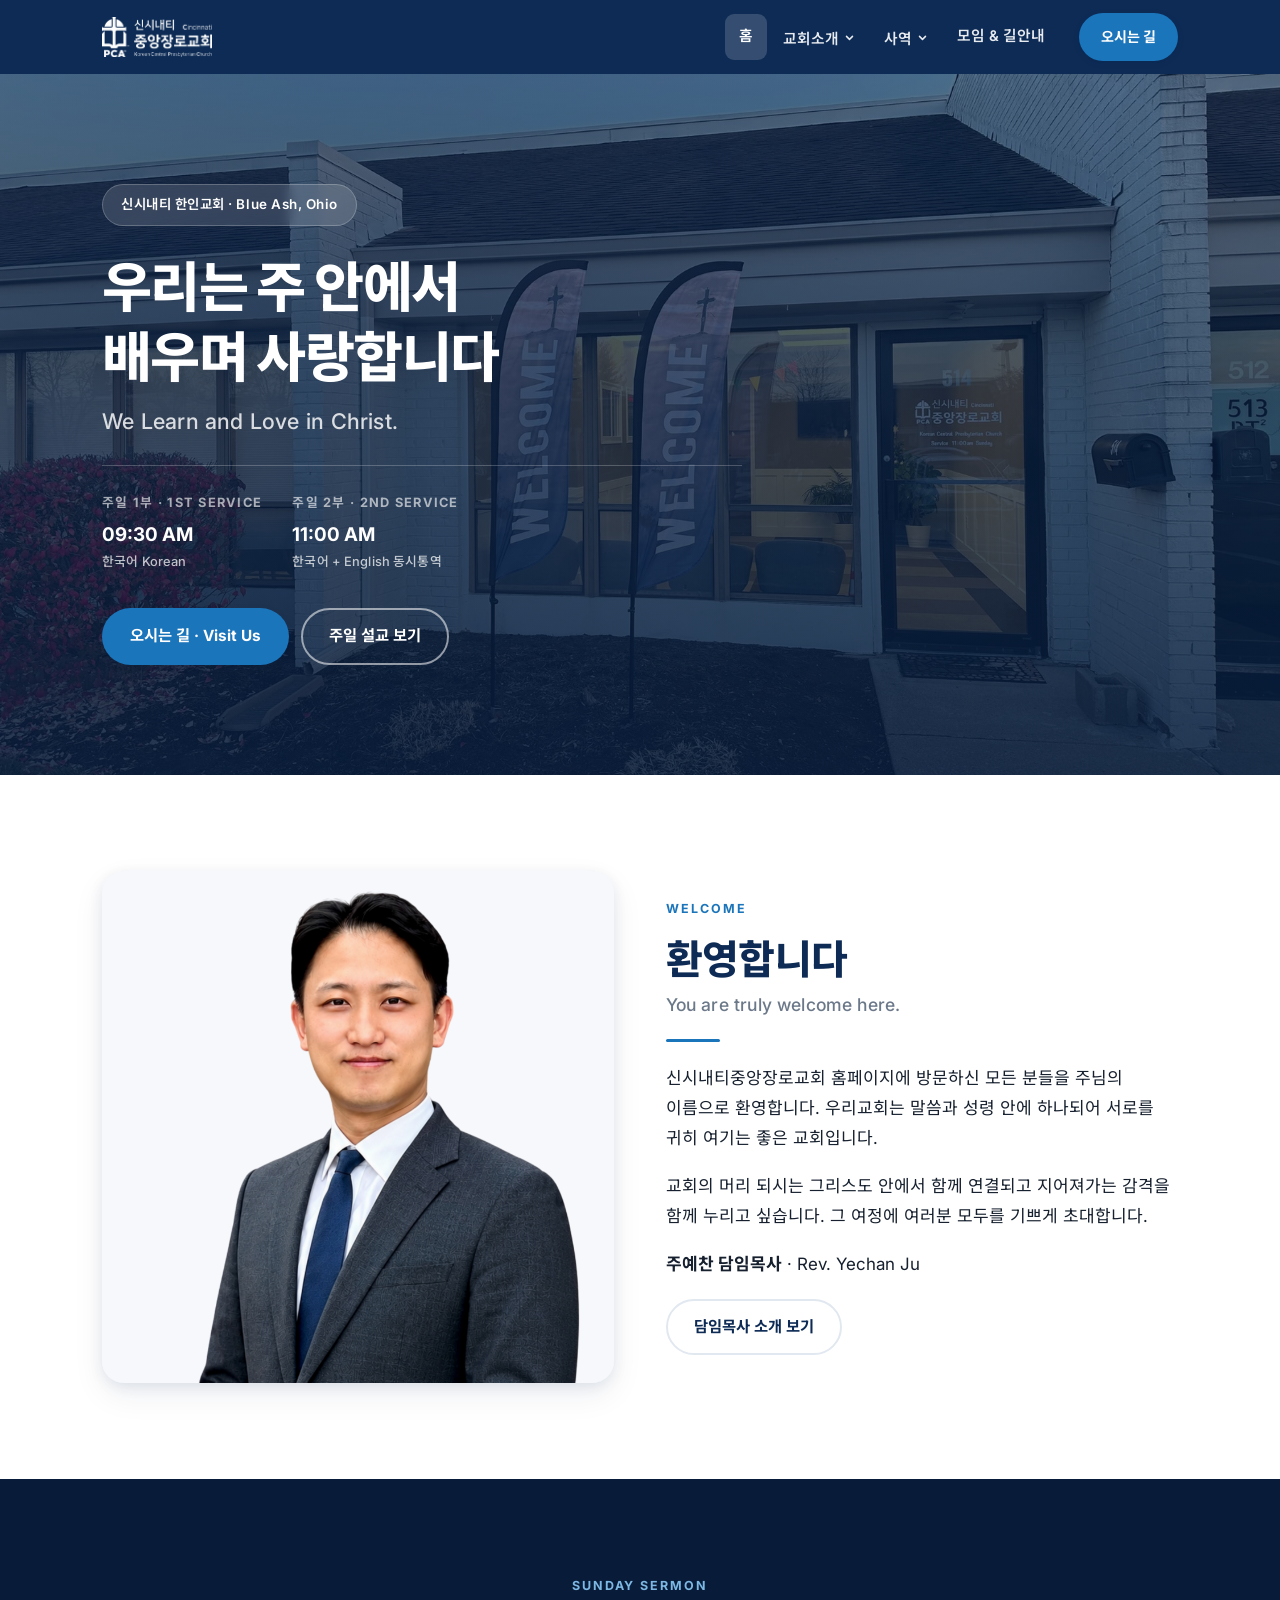
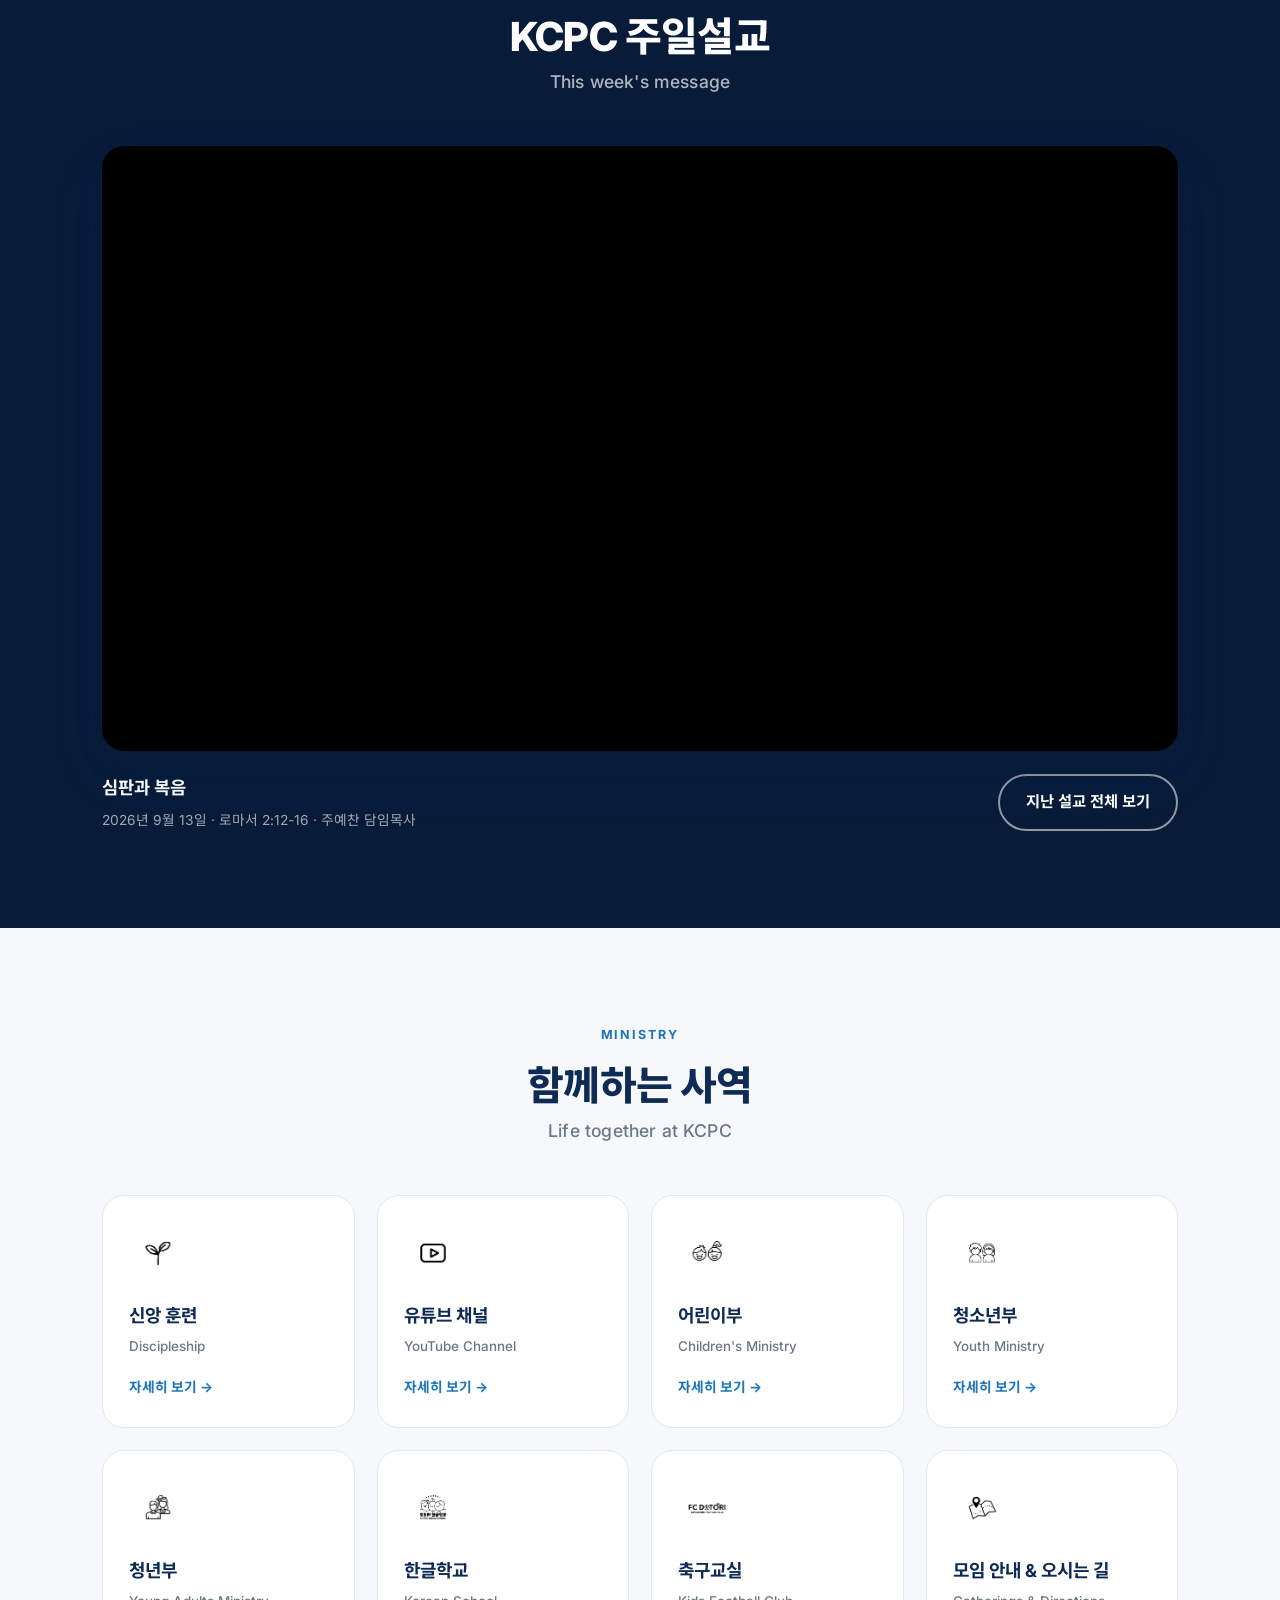
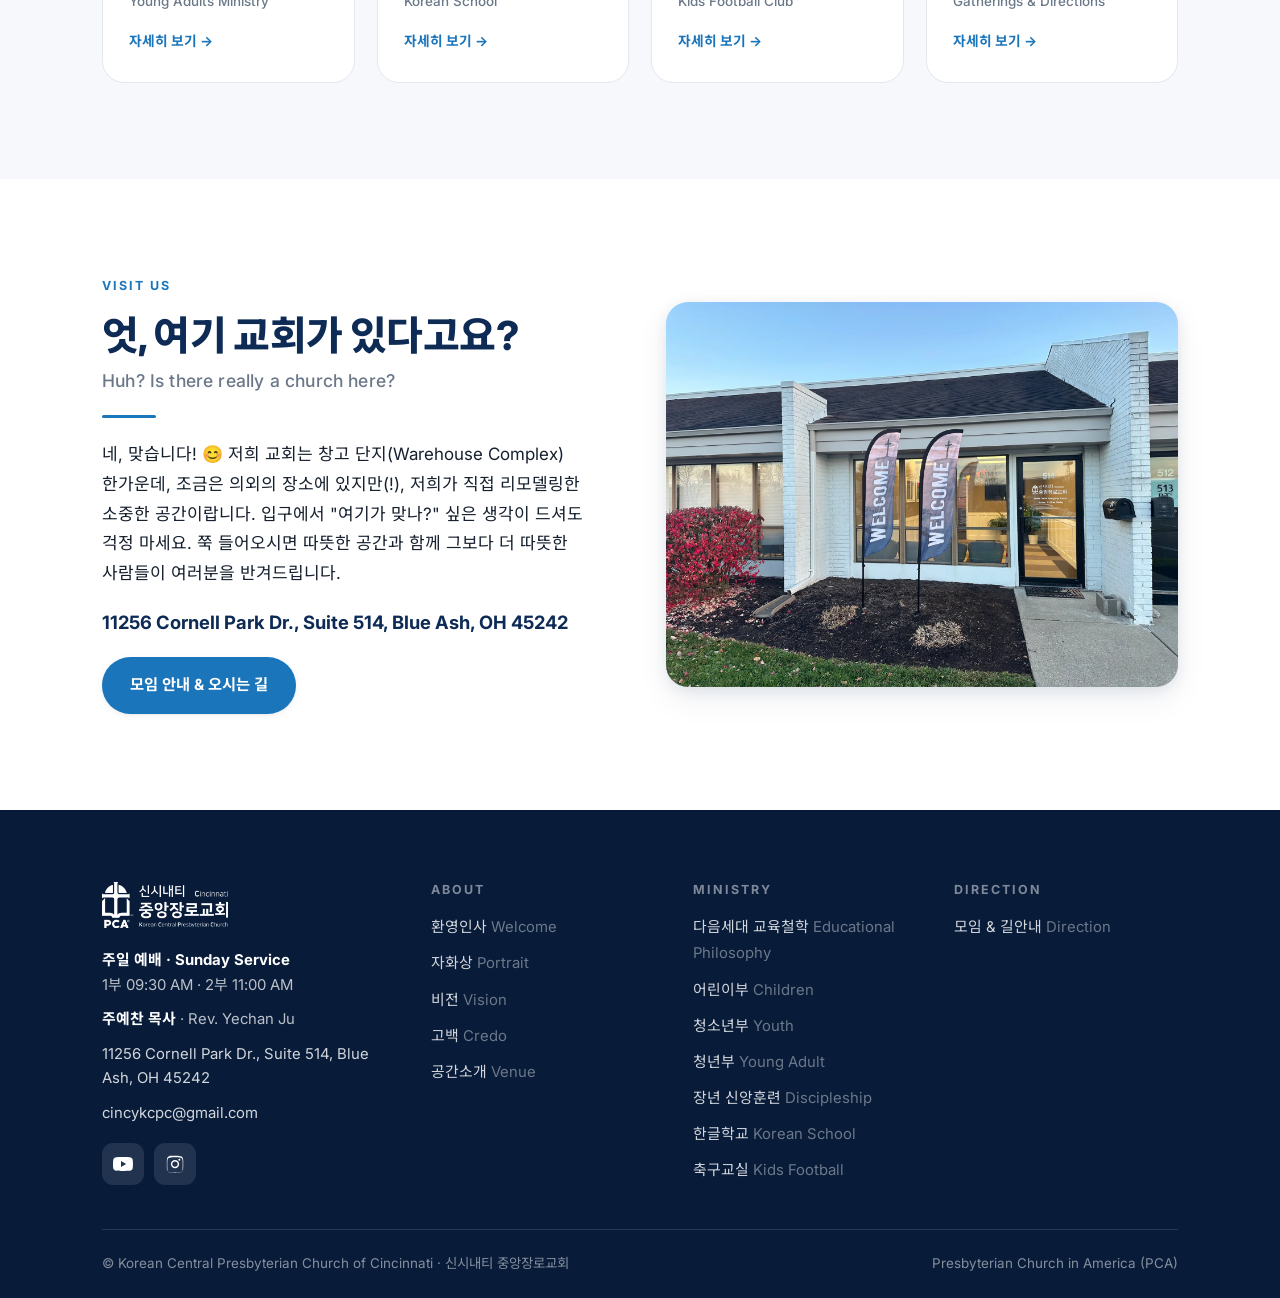
==== index.html @ f6d063e8 "Update homepage sermon to the latest 주일설교" ====
<!DOCTYPE html>
<html lang="ko">
<head>
<meta charset="utf-8">
<meta name="viewport" content="width=device-width, initial-scale=1">
<title>신시내티 중앙장로교회 | Korean Central Presbyterian Church of Cincinnati</title>
<meta name="description" content="우리는 주 안에서 배우며 사랑합니다. We Learn and Love in Christ. 오하이오 신시내티 한인교회 — 주일예배 오전 9:30 / 11:00 (영어 동시통역), Blue Ash, OH 45242.">
<link rel="canonical" href="https://yechani33.github.io/KCPC/">

<meta property="og:type" content="website">
<meta property="og:site_name" content="신시내티 중앙장로교회 Korean Central Presbyterian Church of Cincinnati">
<meta property="og:title" content="신시내티 중앙장로교회 | Korean Central Presbyterian Church of Cincinnati">
<meta property="og:description" content="우리는 주 안에서 배우며 사랑합니다. We Learn and Love in Christ. 오하이오 신시내티 한인교회 — 주일예배 오전 9:30 / 11:00 (영어 동시통역), Blue Ash, OH 45242.">
<meta property="og:url" content="https://yechani33.github.io/KCPC/">
<meta property="og:image" content="https://yechani33.github.io/KCPC/assets/img/%EA%B5%90%ED%9A%8C%EC%A0%84%EA%B2%BD.webp">
<meta property="og:locale" content="ko_KR">
<meta name="twitter:card" content="summary_large_image">

<link rel="icon" href="assets/img/logo-square.png" type="image/png">
<link rel="apple-touch-icon" href="assets/img/logo-square.png">

<link rel="preconnect" href="https://fonts.googleapis.com">
<link rel="preconnect" href="https://fonts.gstatic.com" crossorigin>
<link rel="stylesheet" href="https://fonts.googleapis.com/css2?family=Inter:wght@400;500;600;700;800&family=Noto+Sans+KR:wght@400;500;700;800&display=swap">
<link rel="stylesheet" href="assets/css/site.css">
</head>
<body>

<a class="skip-link" href="#main">본문으로 건너뛰기 · Skip to content</a>

<header class="header">
  <div class="wrap header__bar">
    <a class="header__logo" href="./" aria-label="신시내티 중앙장로교회 홈으로">
      <img src="assets/img/logo-white.png" alt="신시내티 중앙장로교회 Korean Central Presbyterian Church of Cincinnati" width="196" height="71">
    </a>

    <div class="header__spacer"></div>

    <nav aria-label="주 메뉴">
      <ul class="nav" style="list-style:none;margin:0;padding:0">
        <li class="nav__item"><a class="nav__link" href="./" aria-current="page">홈</a></li>
            <li class="nav__item nav__item--has-panel">
      <button class="nav__link" type="button" aria-expanded="false">교회소개<svg class="caret" viewBox="0 0 12 12" aria-hidden="true"><path d="M2 4.5 6 8.5l4-4" fill="none" stroke="currentColor" stroke-width="2" stroke-linecap="round" stroke-linejoin="round"/></svg></button>
      <div class="nav__panel">
        <a class="nav__sub" href="staff/">환영인사<small>Welcome</small></a>
            <a class="nav__sub" href="portrait/">자화상<small>Portrait</small></a>
            <a class="nav__sub" href="vision/">비전<small>Vision</small></a>
            <a class="nav__sub" href="credo/">고백<small>Credo</small></a>
            <a class="nav__sub" href="venue/">공간소개<small>Venue</small></a>
      </div>
    </li>
            <li class="nav__item nav__item--has-panel">
      <button class="nav__link" type="button" aria-expanded="false">사역<svg class="caret" viewBox="0 0 12 12" aria-hidden="true"><path d="M2 4.5 6 8.5l4-4" fill="none" stroke="currentColor" stroke-width="2" stroke-linecap="round" stroke-linejoin="round"/></svg></button>
      <div class="nav__panel">
        <a class="nav__sub" href="education/">다음세대 교육철학<small>Educational Philosophy</small></a>
            <a class="nav__sub" href="children/">어린이부<small>Children</small></a>
            <a class="nav__sub" href="youth/">청소년부<small>Youth</small></a>
            <a class="nav__sub" href="youngadult/">청년부<small>Young Adult</small></a>
            <a class="nav__sub" href="discipleship/">장년 신앙훈련<small>Discipleship</small></a>
            <a class="nav__sub" href="k-school/">한글학교<small>Korean School</small></a>
            <a class="nav__sub" href="football/">축구교실<small>Kids Football</small></a>
      </div>
    </li>
            <li class="nav__item"><a class="nav__link" href="time/">모임 & 길안내</a></li>
      </ul>
    </nav>

    <div class="header__cta">
      <a class="btn btn--primary" href="time/">오시는 길</a>
    </div>

    <button class="burger" type="button" aria-expanded="false" aria-controls="drawer" aria-label="메뉴 열기">
      <svg class="icon-open" viewBox="0 0 24 24" fill="none" stroke="currentColor" stroke-width="2" stroke-linecap="round"><path d="M3 6h18M3 12h18M3 18h18"/></svg>
      <svg class="icon-close" viewBox="0 0 24 24" fill="none" stroke="currentColor" stroke-width="2" stroke-linecap="round"><path d="M6 6l12 12M18 6L6 18"/></svg>
    </button>
  </div>

  <div class="drawer" id="drawer" data-open="false">
    <div class="wrap">
      <div class="drawer__group"><a href="./" aria-current="page">홈<small>Home</small></a></div>
          <div class="drawer__group">
            <p class="drawer__label">교회소개 · About</p>
            <a href="staff/">환영인사<small>Welcome</small></a>
            <a href="portrait/">자화상<small>Portrait</small></a>
            <a href="vision/">비전<small>Vision</small></a>
            <a href="credo/">고백<small>Credo</small></a>
            <a href="venue/">공간소개<small>Venue</small></a>
          </div>
          <div class="drawer__group">
            <p class="drawer__label">사역 · Ministry</p>
            <a href="education/">다음세대 교육철학<small>Educational Philosophy</small></a>
            <a href="children/">어린이부<small>Children</small></a>
            <a href="youth/">청소년부<small>Youth</small></a>
            <a href="youngadult/">청년부<small>Young Adult</small></a>
            <a href="discipleship/">장년 신앙훈련<small>Discipleship</small></a>
            <a href="k-school/">한글학교<small>Korean School</small></a>
            <a href="football/">축구교실<small>Kids Football</small></a>
          </div>
          <div class="drawer__group"><a href="time/">모임 & 길안내<small>Direction</small></a></div>
      <div class="drawer__cta"><a class="btn btn--primary" href="time/">오시는 길 · Visit Us</a></div>
    </div>
  </div>
</header>

<main id="main">
<section class="hero">
  <img class="hero__bg" src="assets/img/교회전경.webp" alt="" aria-hidden="true" fetchpriority="high">
  <div class="wrap hero__inner">
    <span class="hero__tag">신시내티 한인교회 · Blue Ash, Ohio</span>
    <h1>우리는 주 안에서<br>배우며 사랑합니다<span class="hero__en">We Learn and Love in Christ.</span></h1>

    <dl class="hero__times">
      <div class="hero__time">
        <dt>주일 1부 · 1st Service</dt>
        <dd>09:30 AM<small>한국어 Korean</small></dd>
      </div>
      <div class="hero__time">
        <dt>주일 2부 · 2nd Service</dt>
        <dd>11:00 AM<small>한국어 + English 동시통역</small></dd>
      </div>
    </dl>

    <div class="hero__actions">
      <a class="btn btn--primary" href="time/">오시는 길 · Visit Us</a>
      <a class="btn btn--ghost" href="#sermon">주일 설교 보기</a>
    </div>
  </div>
</section>

<section class="section">
  <div class="wrap">
    <div class="media">
      <div class="media__img">
        <img src="assets/img/pastor-ju.webp" alt="주예찬 담임목사 Rev. Yechan Ju" loading="lazy" style="background:var(--bg-soft)">
      </div>
      <div>
        <span class="eyebrow">Welcome</span>
        <h2 class="title">환영합니다<span class="title-en">You are truly welcome here.</span></h2>
        <hr class="rule" style="margin-top:22px">
        <p>신시내티중앙장로교회 홈페이지에 방문하신 모든 분들을 주님의 이름으로 환영합니다.
           우리교회는 말씀과 성령 안에 하나되어 서로를 귀히 여기는 좋은 교회입니다.</p>
        <p>교회의 머리 되시는 그리스도 안에서 함께 연결되고 지어져가는 감격을 함께 누리고 싶습니다.
           그 여정에 여러분 모두를 기쁘게 초대합니다.</p>
        <p><strong>주예찬 담임목사</strong> · Rev. Yechan Ju</p>
        <p><a class="btn btn--outline" href="staff/">담임목사 소개 보기</a></p>
      </div>
    </div>
  </div>
</section>

<section class="section sermon" id="sermon">
  <div class="wrap">
    <div class="section-head center">
      <span class="eyebrow">Sunday Sermon</span>
      <h2 class="title" style="color:#fff">KCPC 주일설교<span class="title-en">This week's message</span></h2>
    </div>

    <!-- SERMON:START — 이 영역은 GitHub Actions가 매일 자동으로 갱신합니다. 직접 수정하지 마세요. -->
    <div class="video">
      <iframe
        src="https://www.youtube-nocookie.com/embed/nO-PjeJktno"
        title="09132026 | 로마서 강해(5) | 심판과 복음 | 주예찬 담임목사 | KCPC 주일설교 | 로마서 2:12-16"
        loading="lazy"
        allow="accelerometer; autoplay; clipboard-write; encrypted-media; gyroscope; picture-in-picture; web-share"
        referrerpolicy="strict-origin-when-cross-origin"
        allowfullscreen></iframe>
    </div>
    <div class="sermon__meta">
      <div>
        <p class="sermon__title">심판과 복음</p>
        <p class="sermon__date">2026년 9월 13일 · 로마서 2:12-16 · 주예찬 담임목사</p>
      </div>
      <a class="btn btn--ghost" href="https://www.youtube.com/playlist?list=PLPLmhoZV7R_3AgKUpLbK2-s_Q8u5PWge6" target="_blank" rel="noopener">지난 설교 전체 보기</a>
    </div>
    <!-- SERMON:END -->
  </div>
</section>

<section class="section section--soft">
  <div class="wrap">
    <div class="section-head center">
      <span class="eyebrow">Ministry</span>
      <h2 class="title">함께하는 사역<span class="title-en">Life together at KCPC</span></h2>
    </div>
    <div class="grid grid--4">
      <a class="card" href="discipleship/">
        <img class="card__icon" src="assets/img/icon-discipleship.png" alt="" aria-hidden="true" width="58" height="58">
        <span class="card__title">신앙 훈련<span class="card__en">Discipleship</span></span>
        <span class="card__more">자세히 보기 →</span>
      </a>
          <a class="card" href="https://www.youtube.com/@KCPC_of_Cincinnati" target="_blank" rel="noopener">
        <img class="card__icon" src="assets/img/icon-youtube.png" alt="" aria-hidden="true" width="58" height="58">
        <span class="card__title">유튜브 채널<span class="card__en">YouTube Channel</span></span>
        <span class="card__more">자세히 보기 →</span>
      </a>
          <a class="card" href="children/">
        <img class="card__icon" src="assets/img/icon-children.png" alt="" aria-hidden="true" width="58" height="58">
        <span class="card__title">어린이부<span class="card__en">Children's Ministry</span></span>
        <span class="card__more">자세히 보기 →</span>
      </a>
          <a class="card" href="youth/">
        <img class="card__icon" src="assets/img/icon-youth.png" alt="" aria-hidden="true" width="58" height="58">
        <span class="card__title">청소년부<span class="card__en">Youth Ministry</span></span>
        <span class="card__more">자세히 보기 →</span>
      </a>
          <a class="card" href="youngadult/">
        <img class="card__icon" src="assets/img/icon-youngadult.png" alt="" aria-hidden="true" width="58" height="58">
        <span class="card__title">청년부<span class="card__en">Young Adults Ministry</span></span>
        <span class="card__more">자세히 보기 →</span>
      </a>
          <a class="card" href="k-school/">
        <img class="card__icon" src="assets/img/icon-korean-school.png" alt="" aria-hidden="true" width="58" height="58">
        <span class="card__title">한글학교<span class="card__en">Korean School</span></span>
        <span class="card__more">자세히 보기 →</span>
      </a>
          <a class="card" href="football/">
        <img class="card__icon" src="assets/img/icon-football.png" alt="" aria-hidden="true" width="58" height="58">
        <span class="card__title">축구교실<span class="card__en">Kids Football Club</span></span>
        <span class="card__more">자세히 보기 →</span>
      </a>
          <a class="card" href="time/">
        <img class="card__icon" src="assets/img/icon-visit.png" alt="" aria-hidden="true" width="58" height="58">
        <span class="card__title">모임 안내 & 오시는 길<span class="card__en">Gatherings & Directions</span></span>
        <span class="card__more">자세히 보기 →</span>
      </a>
    </div>
  </div>
</section>

<section class="section">
  <div class="wrap">
    <div class="media media--flip">
      <div class="media__img">
        <img src="assets/img/교회전경.webp" alt="교회 입구 — Suite 514" loading="lazy">
      </div>
      <div>
        <span class="eyebrow">Visit Us</span>
        <h2 class="title">엇, 여기 교회가 있다고요?<span class="title-en">Huh? Is there really a church here?</span></h2>
        <hr class="rule" style="margin-top:22px">
        <p>네, 맞습니다! 😊 저희 교회는 창고 단지(Warehouse Complex) 한가운데, 조금은 의외의 장소에 있지만(!),
           저희가 직접 리모델링한 소중한 공간이랍니다. 입구에서 "여기가 맞나?" 싶은 생각이 드셔도 걱정 마세요.
           쭉 들어오시면 따뜻한 공간과 함께 그보다 더 따뜻한 사람들이 여러분을 반겨드립니다.</p>
        <p class="address">11256 Cornell Park Dr., Suite 514, Blue Ash, OH 45242</p>
        <p><a class="btn btn--primary" href="time/">모임 안내 & 오시는 길</a></p>
      </div>
    </div>
  </div>
</section>

</main>

<footer class="footer">
  <div class="wrap">
    <div class="footer__grid">
      <div>
        <img class="footer__logo" src="assets/img/logo-white.png" alt="신시내티 중앙장로교회" width="196" height="71">
        <div class="footer__contact">
          <div><strong>주일 예배 · Sunday Service</strong><br>1부 09:30 AM · 2부 11:00 AM</div>
          <div><strong>주예찬 목사</strong> · Rev. Yechan Ju</div>
          <div><a href="https://maps.app.goo.gl/hWgqDWsaYQ62cJfN6" target="_blank" rel="noopener">11256 Cornell Park Dr., Suite 514, Blue Ash, OH 45242</a></div>
          <div><a href="mailto:cincykcpc@gmail.com">cincykcpc@gmail.com</a></div>
        </div>
        <div class="social">
          <a href="https://www.youtube.com/@KCPC_of_Cincinnati" target="_blank" rel="noopener" aria-label="YouTube"><svg viewBox="0 0 24 24" aria-hidden="true"><path d="M23.5 6.2a3 3 0 0 0-2.1-2.1C19.5 3.6 12 3.6 12 3.6s-7.5 0-9.4.5A3 3 0 0 0 .5 6.2C0 8.1 0 12 0 12s0 3.9.5 5.8a3 3 0 0 0 2.1 2.1c1.9.5 9.4.5 9.4.5s7.5 0 9.4-.5a3 3 0 0 0 2.1-2.1c.5-1.9.5-5.8.5-5.8s0-3.9-.5-5.8ZM9.6 15.6V8.4l6.2 3.6-6.2 3.6Z"/></svg></a>
          <a href="https://www.instagram.com/kcpckingdom/" target="_blank" rel="noopener" aria-label="Instagram"><svg viewBox="0 0 24 24" aria-hidden="true"><path d="M12 2.2c3.2 0 3.6 0 4.9.1 1.2.1 1.8.2 2.2.4.6.2 1 .5 1.4.9.4.4.7.8.9 1.4.2.4.4 1 .4 2.2.1 1.3.1 1.7.1 4.9s0 3.6-.1 4.9c-.1 1.2-.2 1.8-.4 2.2-.2.6-.5 1-.9 1.4-.4.4-.8.7-1.4.9-.4.2-1 .4-2.2.4-1.3.1-1.7.1-4.9.1s-3.6 0-4.9-.1c-1.2-.1-1.8-.2-2.2-.4-.6-.2-1-.5-1.4-.9-.4-.4-.7-.8-.9-1.4-.2-.4-.4-1-.4-2.2C2.2 15.6 2.2 15.2 2.2 12s0-3.6.1-4.9c.1-1.2.2-1.8.4-2.2.2-.6.5-1 .9-1.4.4-.4.8-.7 1.4-.9.4-.2 1-.4 2.2-.4 1.3-.1 1.7-.1 4.8-.1Zm0 1.8c-3.1 0-3.5 0-4.7.1-1.1.1-1.7.2-2.1.3-.5.2-.9.4-1.2.8-.4.3-.6.7-.8 1.2-.1.4-.3 1-.3 2.1-.1 1.2-.1 1.6-.1 4.7s0 3.5.1 4.7c.1 1.1.2 1.7.3 2.1.2.5.4.9.8 1.2.3.4.7.6 1.2.8.4.1 1 .3 2.1.3 1.2.1 1.6.1 4.7.1s3.5 0 4.7-.1c1.1-.1 1.7-.2 2.1-.3.5-.2.9-.4 1.2-.8.4-.3.6-.7.8-1.2.1-.4.3-1 .3-2.1.1-1.2.1-1.6.1-4.7s0-3.5-.1-4.7c-.1-1.1-.2-1.7-.3-2.1-.2-.5-.4-.9-.8-1.2-.3-.4-.7-.6-1.2-.8-.4-.1-1-.3-2.1-.3-1.2-.1-1.6-.1-4.7-.1Zm0 3.1a5 5 0 1 1 0 10 5 5 0 0 1 0-10Zm0 1.8a3.2 3.2 0 1 0 0 6.4 3.2 3.2 0 0 0 0-6.4Zm5.2-3.1a1.2 1.2 0 1 1 0 2.4 1.2 1.2 0 0 1 0-2.4Z"/></svg></a>
        </div>
      </div>
      <div>
            <h3>About</h3>
            <ul>
              <li><a href="staff/">환영인사 <span class="text-muted">Welcome</span></a></li>
              <li><a href="portrait/">자화상 <span class="text-muted">Portrait</span></a></li>
              <li><a href="vision/">비전 <span class="text-muted">Vision</span></a></li>
              <li><a href="credo/">고백 <span class="text-muted">Credo</span></a></li>
              <li><a href="venue/">공간소개 <span class="text-muted">Venue</span></a></li>
            </ul>
          </div>
          <div>
            <h3>Ministry</h3>
            <ul>
              <li><a href="education/">다음세대 교육철학 <span class="text-muted">Educational Philosophy</span></a></li>
              <li><a href="children/">어린이부 <span class="text-muted">Children</span></a></li>
              <li><a href="youth/">청소년부 <span class="text-muted">Youth</span></a></li>
              <li><a href="youngadult/">청년부 <span class="text-muted">Young Adult</span></a></li>
              <li><a href="discipleship/">장년 신앙훈련 <span class="text-muted">Discipleship</span></a></li>
              <li><a href="k-school/">한글학교 <span class="text-muted">Korean School</span></a></li>
              <li><a href="football/">축구교실 <span class="text-muted">Kids Football</span></a></li>
            </ul>
          </div>
          <div>
            <h3>Direction</h3>
            <ul>
              <li><a href="time/">모임 & 길안내 <span class="text-muted">Direction</span></a></li>
            </ul>
          </div>
    </div>
    <div class="footer__bottom">
      <span>© Korean Central Presbyterian Church of Cincinnati · 신시내티 중앙장로교회</span>
      <span>Presbyterian Church in America (PCA)</span>
    </div>
  </div>
</footer>

<script src="assets/js/site.js" defer></script>
</body>
</html>
---- assets/css/site.css ----
@charset "UTF-8";

/* ==========================================================================
   신시내티 중앙장로교회 · Korean Central Presbyterian Church of Cincinnati
   Design system
   ========================================================================== */

:root {
  --navy:       #0d2b55;
  --navy-deep:  #081c3a;
  --navy-soft:  #16407c;
  --blue:       #1b75bb;
  --blue-dark:  #145d96;
  --blue-pale:  #e8f1f9;

  --ink:        #16202e;
  --ink-soft:   #3d4a5c;
  --muted:      #6b7889;
  --line:       #e2e8f0;
  --line-soft:  #eef2f7;

  --bg:         #ffffff;
  --bg-soft:    #f6f8fb;
  --bg-navy:    var(--navy);

  --wrap:       1120px;
  --wrap-text:  760px;
  --radius:     14px;
  --radius-lg:  22px;

  --shadow-sm:  0 1px 2px rgba(13, 43, 85, .06), 0 2px 8px rgba(13, 43, 85, .05);
  --shadow-md:  0 4px 14px rgba(13, 43, 85, .09), 0 12px 32px rgba(13, 43, 85, .07);
  --shadow-lg:  0 10px 30px rgba(13, 43, 85, .12), 0 24px 60px rgba(13, 43, 85, .10);

  --header-h:   74px;

  --font: "Inter", "Noto Sans KR", -apple-system, BlinkMacSystemFont,
          "Apple SD Gothic Neo", "Malgun Gothic", "맑은 고딕", sans-serif;
}

/* ---------- reset ---------- */

*, *::before, *::after { box-sizing: border-box; }

html {
  -webkit-text-size-adjust: 100%;
  scroll-behavior: smooth;
  scroll-padding-top: calc(var(--header-h) + 16px);
}

body {
  margin: 0;
  font-family: var(--font);
  font-size: 17px;
  line-height: 1.75;
  color: var(--ink);
  background: var(--bg);
  -webkit-font-smoothing: antialiased;
  -moz-osx-font-smoothing: grayscale;
  word-break: keep-all;
  overflow-wrap: break-word;
}

img { max-width: 100%; height: auto; display: block; }
a { color: var(--blue-dark); text-decoration-thickness: 1px; text-underline-offset: 3px; }
a:hover { color: var(--navy); }

h1, h2, h3, h4 {
  margin: 0;
  line-height: 1.3;
  font-weight: 700;
  letter-spacing: -.015em;
  color: var(--navy);
}

p { margin: 0 0 1.1em; }
p:last-child { margin-bottom: 0; }

:focus-visible {
  outline: 3px solid var(--blue);
  outline-offset: 3px;
  border-radius: 4px;
}

/* ---------- layout helpers ---------- */

.wrap {
  width: 100%;
  max-width: var(--wrap);
  margin-inline: auto;
  padding-inline: 22px;
}

.wrap--text { max-width: var(--wrap-text); }

.section { padding-block: clamp(56px, 8vw, 96px); }
.section--soft { background: var(--bg-soft); }
.section--tight { padding-block: clamp(40px, 5vw, 64px); }

.skip-link {
  position: absolute;
  left: -9999px;
  top: 0;
  z-index: 200;
  background: var(--navy);
  color: #fff;
  padding: 12px 20px;
  border-radius: 0 0 10px 0;
}
.skip-link:focus { left: 0; color: #fff; }

/* ---------- shared type ---------- */

/* Bilingual heading: Korean primary, English secondary */
.eyebrow {
  display: block;
  font-size: .78rem;
  font-weight: 700;
  letter-spacing: .16em;
  text-transform: uppercase;
  color: var(--blue);
  margin-bottom: 14px;
}

.title {
  font-size: clamp(1.75rem, 3.4vw, 2.5rem);
  font-weight: 800;
}

.title-en {
  display: block;
  margin-top: 8px;
  font-size: clamp(.95rem, 1.5vw, 1.1rem);
  font-weight: 500;
  letter-spacing: .01em;
  color: var(--muted);
}

.lead {
  font-size: clamp(1.05rem, 1.7vw, 1.2rem);
  color: var(--ink-soft);
  line-height: 1.8;
}

/* English paragraph companion to a Korean paragraph */
.en {
  color: var(--muted);
  font-size: .95rem;
  line-height: 1.75;
}

.prose > * + * { margin-top: 1.15em; }
.prose h3 {
  margin-top: 2.2em;
  font-size: 1.25rem;
}
.prose h3:first-child { margin-top: 0; }
.prose strong { color: var(--navy); font-weight: 700; }

.center { text-align: center; }
.section-head { margin-bottom: clamp(32px, 4.5vw, 52px); }
.section-head.center { margin-inline: auto; max-width: 720px; }

.rule {
  width: 54px;
  height: 3px;
  background: var(--blue);
  border: 0;
  border-radius: 3px;
  margin: 0 0 22px;
}
.center .rule { margin-inline: auto; }

/* ---------- buttons ---------- */

.btn {
  display: inline-flex;
  align-items: center;
  justify-content: center;
  gap: 9px;
  padding: 13px 26px;
  border-radius: 100px;
  font-size: .96rem;
  font-weight: 700;
  text-decoration: none;
  border: 2px solid transparent;
  transition: transform .15s ease, background-color .15s ease,
              border-color .15s ease, color .15s ease, box-shadow .15s ease;
  cursor: pointer;
}
.btn:hover { transform: translateY(-2px); }
.btn:active { transform: translateY(0); }

.btn--primary { background: var(--blue); color: #fff; box-shadow: var(--shadow-sm); }
.btn--primary:hover { background: var(--blue-dark); color: #fff; box-shadow: var(--shadow-md); }

.btn--ghost { border-color: rgba(255, 255, 255, .55); color: #fff; }
.btn--ghost:hover { background: rgba(255, 255, 255, .14); border-color: #fff; color: #fff; }

.btn--outline { border-color: var(--line); color: var(--navy); background: #fff; }
.btn--outline:hover { border-color: var(--blue); color: var(--blue-dark); }

.btn svg { width: 18px; height: 18px; flex: none; }

/* ==========================================================================
   Header
   ========================================================================== */

.header {
  position: sticky;
  top: 0;
  z-index: 100;
  background: var(--navy);
  color: #fff;
}

.header__bar {
  display: flex;
  align-items: center;
  gap: 20px;
  height: var(--header-h);
}

.header__logo { display: flex; align-items: center; flex: none; }
.header__logo img { height: 40px; width: auto; }

.header__spacer { flex: 1; }

/* --- desktop nav --- */

.nav { display: flex; align-items: center; gap: 2px; }

.nav__item { position: relative; }

.nav__link {
  display: flex;
  align-items: center;
  gap: 6px;
  padding: 10px 14px;
  border-radius: 9px;
  font-size: .92rem;
  font-weight: 600;
  color: rgba(255, 255, 255, .9);
  text-decoration: none;
  white-space: nowrap;
  background: none;
  border: 0;
  font-family: inherit;
  cursor: pointer;
  transition: background-color .15s ease, color .15s ease;
}
.nav__link:hover,
.nav__link[aria-expanded="true"] { background: rgba(255, 255, 255, .12); color: #fff; }
.nav__link[aria-current="page"] { color: #fff; background: rgba(255, 255, 255, .16); }

.nav__link .caret {
  width: 9px; height: 9px;
  transition: transform .2s ease;
  flex: none;
}
.nav__link[aria-expanded="true"] .caret { transform: rotate(180deg); }

.nav__panel {
  position: absolute;
  top: calc(100% + 8px);
  left: 0;
  min-width: 250px;
  background: #fff;
  border-radius: var(--radius);
  box-shadow: var(--shadow-lg);
  padding: 8px;
  display: none;
}
.nav__item--open .nav__panel { display: block; }

/* Invisible bridge across the gap above the panel, so the pointer can
   travel from the trigger down to the links without leaving the item. */
.nav__panel::before {
  content: "";
  position: absolute;
  left: 0;
  right: 0;
  top: -10px;
  height: 10px;
}

.nav__sub {
  display: block;
  padding: 10px 14px;
  border-radius: 9px;
  font-size: .92rem;
  font-weight: 600;
  color: var(--navy);
  text-decoration: none;
  transition: background-color .15s ease;
}
.nav__sub:hover { background: var(--blue-pale); color: var(--navy); }
.nav__sub small {
  display: block;
  font-size: .76rem;
  font-weight: 500;
  color: var(--muted);
  letter-spacing: .01em;
}

.header__cta { flex: none; }
.header__cta .btn { padding: 10px 20px; font-size: .88rem; }

/* --- mobile toggle --- */

.burger {
  display: none;
  flex: none;
  width: 44px;
  height: 44px;
  align-items: center;
  justify-content: center;
  background: rgba(255, 255, 255, .1);
  border: 0;
  border-radius: 10px;
  color: #fff;
  cursor: pointer;
}
.burger svg { width: 22px; height: 22px; }
.burger .icon-close { display: none; }
.burger[aria-expanded="true"] .icon-open { display: none; }
.burger[aria-expanded="true"] .icon-close { display: block; }

/* --- mobile drawer --- */

.drawer {
  display: none;
  background: var(--navy-deep);
  border-top: 1px solid rgba(255, 255, 255, .12);
  max-height: calc(100vh - var(--header-h));
  overflow-y: auto;
  padding: 14px 0 26px;
}
.drawer[data-open="true"] { display: block; }

.drawer__group + .drawer__group { margin-top: 6px; }

.drawer__label {
  padding: 12px 4px 6px;
  font-size: .74rem;
  font-weight: 700;
  letter-spacing: .16em;
  text-transform: uppercase;
  color: rgba(255, 255, 255, .5);
}

.drawer a {
  display: block;
  padding: 12px 14px;
  border-radius: 10px;
  color: rgba(255, 255, 255, .92);
  text-decoration: none;
  font-weight: 600;
  font-size: 1rem;
}
.drawer a:hover { background: rgba(255, 255, 255, .1); color: #fff; }
.drawer a[aria-current="page"] { background: rgba(255, 255, 255, .16); color: #fff; }
.drawer a small {
  display: block;
  font-size: .78rem;
  font-weight: 500;
  color: rgba(255, 255, 255, .55);
}

.drawer__cta { margin-top: 18px; padding-inline: 14px; }
.drawer__cta .btn { width: 100%; }

@media (max-width: 1040px) {
  .nav, .header__cta { display: none; }
  .burger { display: flex; }
}

/* ==========================================================================
   Hero
   ========================================================================== */

.hero {
  position: relative;
  display: grid;
  align-items: center;
  min-height: min(76vh, 660px);
  padding-block: clamp(64px, 9vw, 110px);
  background: var(--navy-deep);
  color: #fff;
  overflow: hidden;
}

.hero__bg {
  position: absolute;
  inset: 0;
  width: 100%;
  height: 100%;
  object-fit: cover;
}

.hero::after {
  content: "";
  position: absolute;
  inset: 0;
  background:
    linear-gradient(180deg, rgba(8, 28, 58, .58) 0%, rgba(8, 28, 58, .72) 55%, rgba(8, 28, 58, .88) 100%),
    radial-gradient(120% 90% at 20% 40%, rgba(13, 43, 85, .35), transparent 70%);
}

.hero__inner { position: relative; z-index: 1; }

.hero h1 {
  color: #fff;
  font-size: clamp(2rem, 5.2vw, 3.4rem);
  font-weight: 800;
  letter-spacing: -.03em;
  max-width: 20ch;
}

.hero__en {
  display: block;
  margin-top: 14px;
  font-size: clamp(1rem, 2vw, 1.35rem);
  font-weight: 500;
  letter-spacing: .01em;
  color: rgba(255, 255, 255, .82);
}

.hero__tag {
  display: inline-flex;
  align-items: center;
  gap: 9px;
  padding: 8px 18px;
  margin-bottom: 26px;
  border-radius: 100px;
  background: rgba(255, 255, 255, .14);
  border: 1px solid rgba(255, 255, 255, .22);
  font-size: .84rem;
  font-weight: 600;
  letter-spacing: .04em;
  color: #fff;
  backdrop-filter: blur(6px);
}

.hero__times {
  display: flex;
  flex-wrap: wrap;
  gap: 10px 30px;
  margin-top: 30px;
  padding-top: 26px;
  border-top: 1px solid rgba(255, 255, 255, .22);
  max-width: 640px;
}
.hero__time { min-width: 0; }
.hero__time dt {
  font-size: .8rem;
  font-weight: 700;
  letter-spacing: .1em;
  text-transform: uppercase;
  color: rgba(255, 255, 255, .62);
}
.hero__time dd {
  margin: 4px 0 0;
  font-size: 1.18rem;
  font-weight: 700;
  color: #fff;
}
.hero__time dd small {
  display: block;
  font-size: .8rem;
  font-weight: 500;
  color: rgba(255, 255, 255, .72);
  letter-spacing: .01em;
}

.hero__actions {
  display: flex;
  flex-wrap: wrap;
  gap: 12px;
  margin-top: 34px;
}

/* --- compact page hero (interior pages) --- */

.pagehero {
  position: relative;
  padding-block: clamp(52px, 7vw, 88px);
  background: var(--navy);
  color: #fff;
  overflow: hidden;
}
.pagehero__bg {
  position: absolute;
  inset: 0;
  width: 100%; height: 100%;
  object-fit: cover;
  opacity: .30;
}
.pagehero::after {
  content: "";
  position: absolute;
  inset: 0;
  background: linear-gradient(180deg, rgba(13, 43, 85, .78), rgba(8, 28, 58, .92));
}
.pagehero__inner { position: relative; z-index: 1; }
.pagehero h1 {
  color: #fff;
  font-size: clamp(1.7rem, 4vw, 2.6rem);
  font-weight: 800;
  letter-spacing: -.025em;
}
.pagehero__en {
  display: block;
  margin-top: 10px;
  font-size: clamp(.95rem, 1.6vw, 1.15rem);
  font-weight: 500;
  color: rgba(255, 255, 255, .78);
}
.pagehero .eyebrow { color: #7db8e4; }

/* ==========================================================================
   Cards & grids
   ========================================================================== */

.grid { display: grid; gap: 22px; }
.grid--2 { grid-template-columns: repeat(auto-fit, minmax(300px, 1fr)); }
.grid--3 { grid-template-columns: repeat(auto-fit, minmax(270px, 1fr)); }
.grid--4 { grid-template-columns: repeat(auto-fit, minmax(210px, 1fr)); }

.card {
  display: flex;
  flex-direction: column;
  padding: 28px 26px;
  background: #fff;
  border: 1px solid var(--line);
  border-radius: var(--radius-lg);
  text-decoration: none;
  color: inherit;
  transition: transform .18s ease, box-shadow .18s ease, border-color .18s ease;
}
a.card:hover {
  transform: translateY(-4px);
  box-shadow: var(--shadow-md);
  border-color: var(--blue);
}

.card__icon {
  width: 58px;
  height: 58px;
  margin-bottom: 18px;
  object-fit: contain;
  mix-blend-mode: multiply;
}

.card__title {
  font-size: 1.12rem;
  font-weight: 700;
  color: var(--navy);
}
.card__en {
  display: block;
  margin-top: 4px;
  font-size: .84rem;
  font-weight: 500;
  color: var(--muted);
}
.card__body {
  margin-top: 12px;
  font-size: .93rem;
  color: var(--ink-soft);
  line-height: 1.7;
}
.card__more {
  margin-top: auto;
  padding-top: 16px;
  font-size: .86rem;
  font-weight: 700;
  color: var(--blue);
}
a.card:hover .card__more { color: var(--blue-dark); }

/* --- info / schedule cards --- */

.schedule {
  display: grid;
  gap: 18px;
  grid-template-columns: repeat(auto-fit, minmax(260px, 1fr));
}

.slot {
  padding: 26px 24px;
  background: #fff;
  border: 1px solid var(--line);
  border-left: 4px solid var(--blue);
  border-radius: var(--radius);
}
.slot__name { font-size: 1.05rem; font-weight: 700; color: var(--navy); }
.slot__name small {
  display: block;
  font-size: .8rem;
  font-weight: 500;
  color: var(--muted);
  margin-top: 2px;
}
.slot__when {
  margin-top: 12px;
  font-size: 1.06rem;
  font-weight: 700;
  color: var(--blue-dark);
}
.slot__note {
  margin-top: 8px;
  font-size: .85rem;
  color: var(--muted);
  line-height: 1.65;
}

/* --- media rows (image + text) --- */

.media {
  display: grid;
  gap: clamp(28px, 4vw, 52px);
  align-items: center;
  grid-template-columns: repeat(auto-fit, minmax(300px, 1fr));
}
.media__img {
  border-radius: var(--radius-lg);
  overflow: hidden;
  box-shadow: var(--shadow-md);
  background: var(--bg-soft);
}
.media__img img { width: 100%; }
.media--flip .media__img { order: 2; }

@media (max-width: 700px) {
  .media--flip .media__img { order: 0; }
}

/* --- gallery --- */

.gallery {
  display: grid;
  gap: 14px;
  grid-template-columns: repeat(auto-fill, minmax(190px, 1fr));
}
.gallery img {
  width: 100%;
  aspect-ratio: 4 / 3;
  object-fit: cover;
  border-radius: var(--radius);
  box-shadow: var(--shadow-sm);
}

/* --- numbered list (credo) --- */

.numbered { list-style: none; margin: 0; padding: 0; counter-reset: n; }
.numbered li {
  counter-increment: n;
  position: relative;
  padding: 22px 0 22px 62px;
  border-bottom: 1px solid var(--line-soft);
}
.numbered li:last-child { border-bottom: 0; }
.numbered li::before {
  content: counter(n);
  position: absolute;
  left: 0;
  top: 22px;
  width: 40px;
  height: 40px;
  display: grid;
  place-items: center;
  border-radius: 50%;
  background: var(--blue-pale);
  color: var(--navy);
  font-weight: 800;
  font-size: 1rem;
}

/* --- people list --- */

.people { list-style: none; margin: 0; padding: 0; display: grid; gap: 10px; }
.people li {
  display: flex;
  flex-wrap: wrap;
  gap: 4px 12px;
  align-items: baseline;
  padding: 13px 18px;
  background: #fff;
  border: 1px solid var(--line);
  border-radius: 12px;
  font-size: .95rem;
}
.people .role {
  font-size: .76rem;
  font-weight: 700;
  letter-spacing: .1em;
  text-transform: uppercase;
  color: var(--blue);
  flex: none;
}
.people .who { font-weight: 700; color: var(--navy); }
.people .en { font-size: .86rem; }

/* --- callout --- */

.callout {
  padding: 28px 30px;
  background: var(--blue-pale);
  border-radius: var(--radius-lg);
  border: 1px solid #cfe3f4;
}
.callout--navy {
  background: var(--navy);
  border-color: var(--navy);
  color: rgba(255, 255, 255, .88);
}
.callout--navy h3, .callout--navy strong { color: #fff; }
.callout--navy a { color: #9ccdf0; }

/* ==========================================================================
   Sermon
   ========================================================================== */

.sermon { background: var(--navy-deep); color: #fff; }
.sermon h2 { color: #fff; }
.sermon .title-en { color: rgba(255, 255, 255, .68); }
.sermon .eyebrow { color: #7db8e4; }

.video {
  position: relative;
  aspect-ratio: 16 / 9;
  border-radius: var(--radius-lg);
  overflow: hidden;
  background: #000;
  box-shadow: var(--shadow-lg);
}
.video iframe {
  position: absolute;
  inset: 0;
  width: 100%;
  height: 100%;
  border: 0;
}

.sermon__meta {
  margin-top: 22px;
  display: flex;
  flex-wrap: wrap;
  align-items: center;
  justify-content: space-between;
  gap: 16px;
}
.sermon__title {
  font-size: 1.1rem;
  font-weight: 700;
  color: #fff;
  margin: 0;
}
.sermon__date {
  font-size: .86rem;
  color: rgba(255, 255, 255, .62);
  margin: 4px 0 0;
}

/* ==========================================================================
   Visit / map
   ========================================================================== */

.address {
  font-size: 1.15rem;
  font-weight: 700;
  color: var(--navy);
  line-height: 1.6;
}

.mapframe {
  aspect-ratio: 16 / 10;
  border-radius: var(--radius-lg);
  overflow: hidden;
  box-shadow: var(--shadow-md);
  background: var(--bg-soft);
}
.mapframe iframe { width: 100%; height: 100%; border: 0; display: block; }

/* ==========================================================================
   Footer
   ========================================================================== */

.footer {
  background: var(--navy-deep);
  color: rgba(255, 255, 255, .72);
  padding-block: clamp(48px, 6vw, 72px) 0;
  font-size: .93rem;
}

.footer__grid {
  display: grid;
  gap: 38px;
  grid-template-columns: minmax(240px, 1.3fr) repeat(auto-fit, minmax(160px, 1fr));
}

.footer__logo { height: 46px; width: auto; margin-bottom: 20px; }

.footer h3 {
  font-size: .78rem;
  font-weight: 700;
  letter-spacing: .16em;
  text-transform: uppercase;
  color: rgba(255, 255, 255, .48);
  margin-bottom: 16px;
}

.footer a { color: rgba(255, 255, 255, .82); text-decoration: none; }
.footer a:hover { color: #fff; text-decoration: underline; }

.footer ul { list-style: none; margin: 0; padding: 0; display: grid; gap: 10px; }

.footer__contact { display: grid; gap: 10px; line-height: 1.65; }
.footer__contact strong { color: #fff; font-weight: 700; }

.social { display: flex; gap: 10px; margin-top: 18px; }
.social a {
  width: 42px;
  height: 42px;
  display: grid;
  place-items: center;
  border-radius: 11px;
  background: rgba(255, 255, 255, .1);
  transition: background-color .15s ease;
}
.social a:hover { background: var(--blue); }
.social svg { width: 20px; height: 20px; fill: #fff; }

.footer__bottom {
  margin-top: 44px;
  padding-block: 22px;
  border-top: 1px solid rgba(255, 255, 255, .12);
  font-size: .84rem;
  color: rgba(255, 255, 255, .5);
  display: flex;
  flex-wrap: wrap;
  gap: 8px 20px;
  justify-content: space-between;
}

/* ==========================================================================
   Utilities
   ========================================================================== */

.stack-sm > * + * { margin-top: 10px; }
.stack   > * + * { margin-top: 18px; }
.stack-lg > * + * { margin-top: 34px; }

.mt-0 { margin-top: 0; }
.text-muted { color: var(--muted); }

.visually-hidden {
  position: absolute;
  width: 1px; height: 1px;
  padding: 0; margin: -1px;
  overflow: hidden;
  clip: rect(0 0 0 0);
  white-space: nowrap;
  border: 0;
}

@media (prefers-reduced-motion: reduce) {
  html { scroll-behavior: auto; }
  *, *::before, *::after {
    animation-duration: .01ms !important;
    transition-duration: .01ms !important;
  }
}

@media print {
  .header, .footer, .hero__actions, .burger, .drawer { display: none !important; }
  body { font-size: 12pt; }
}
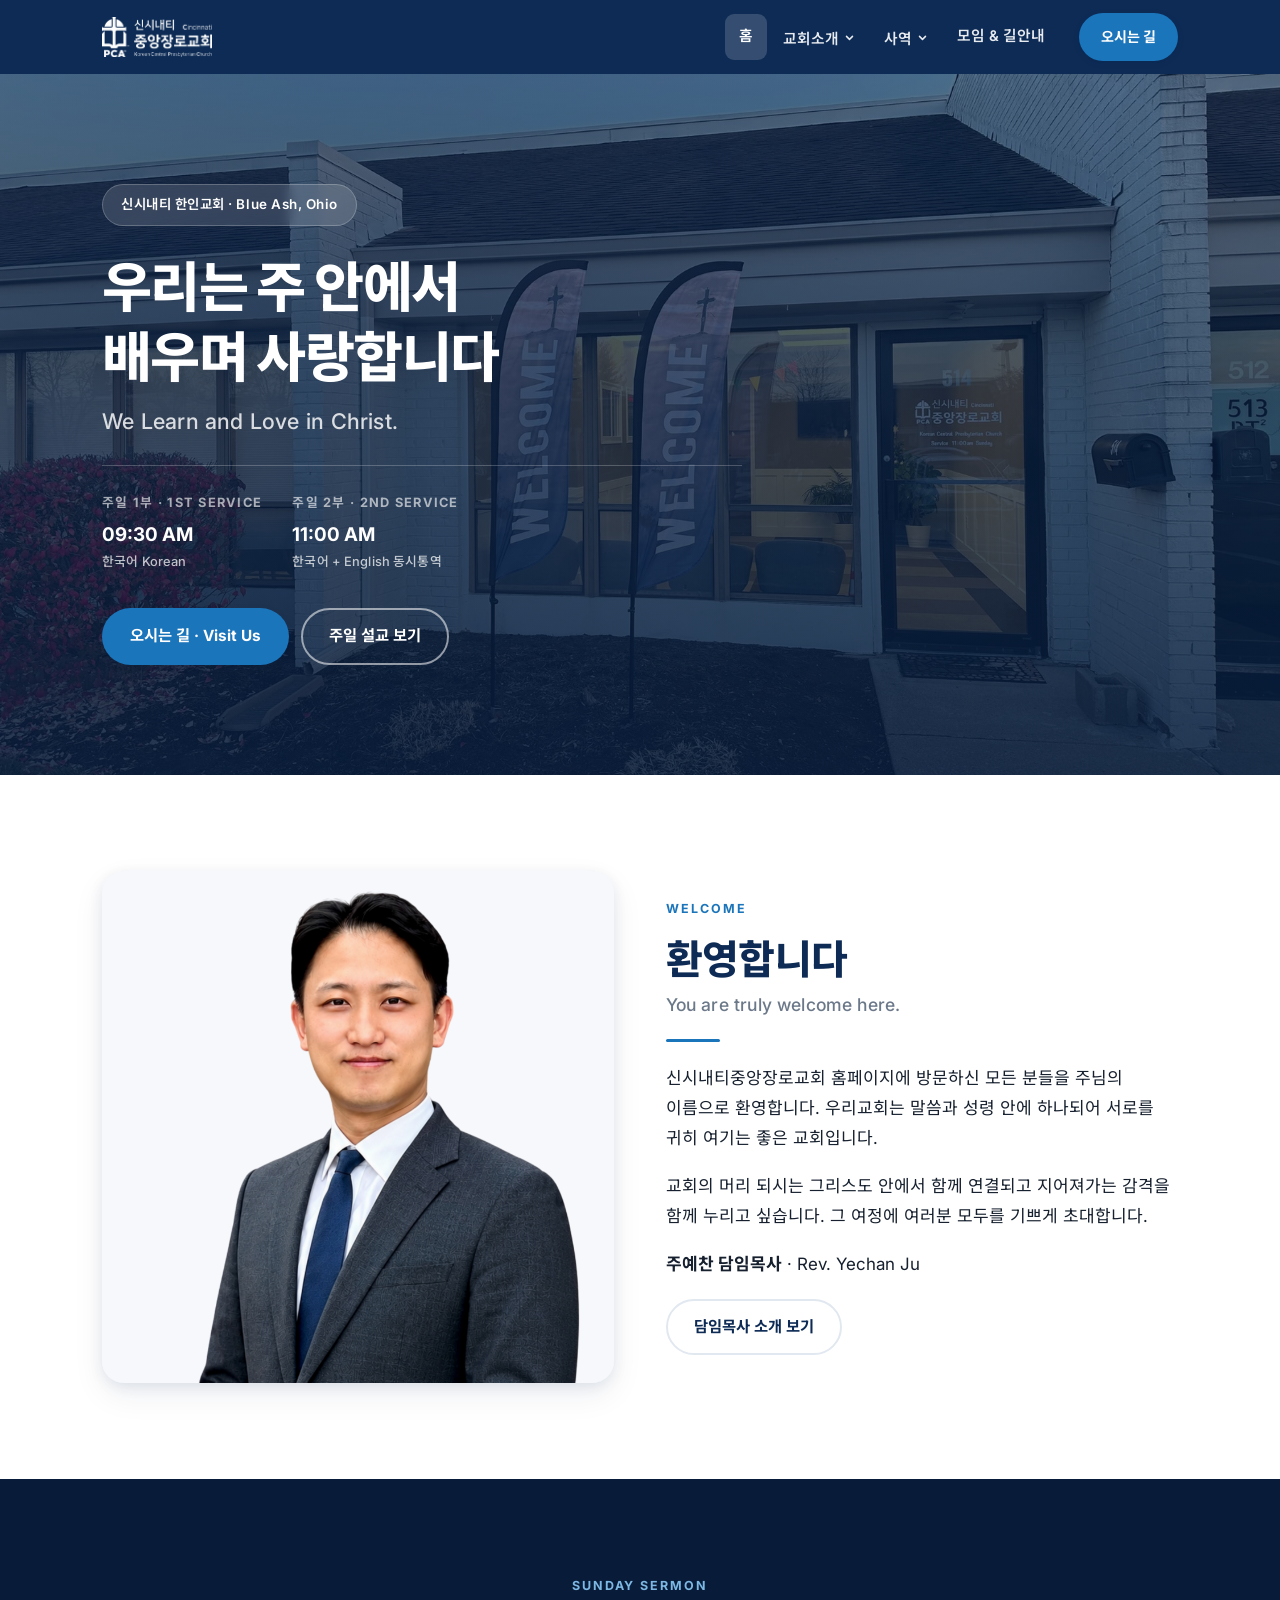
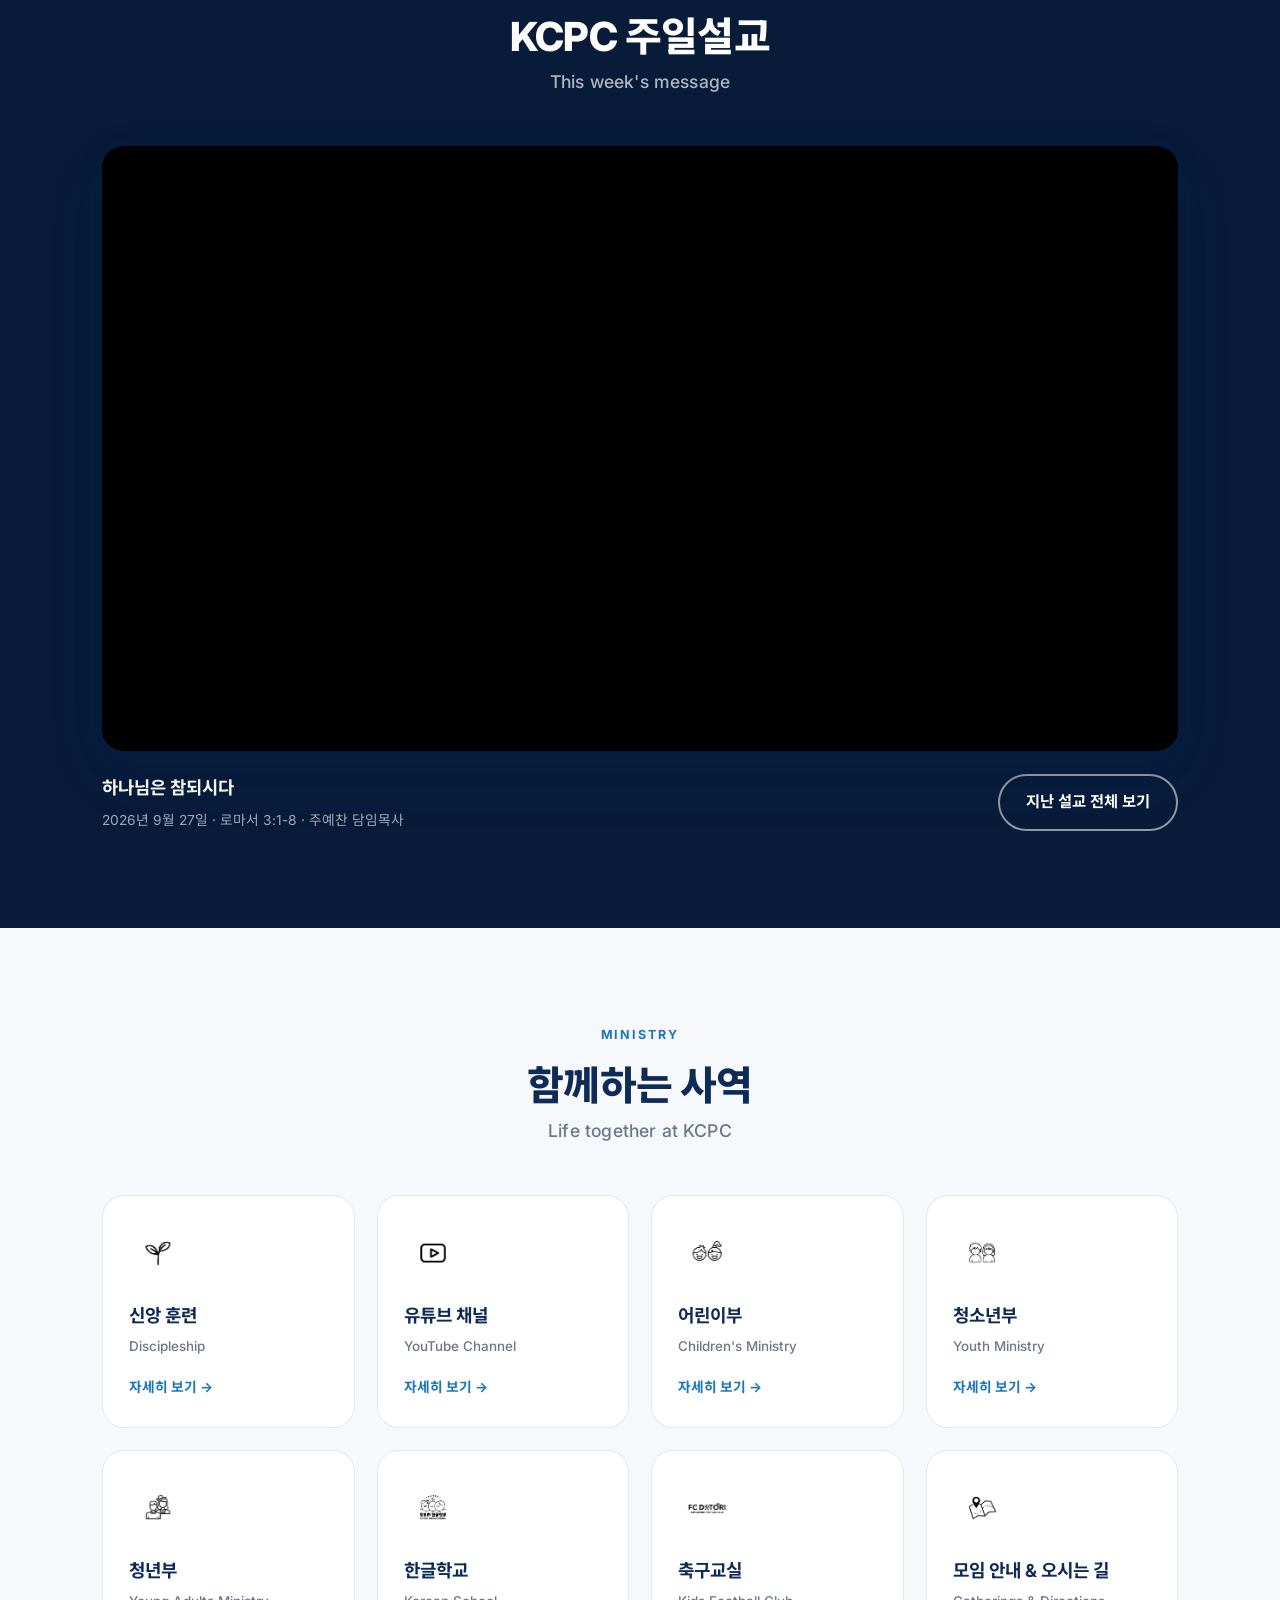
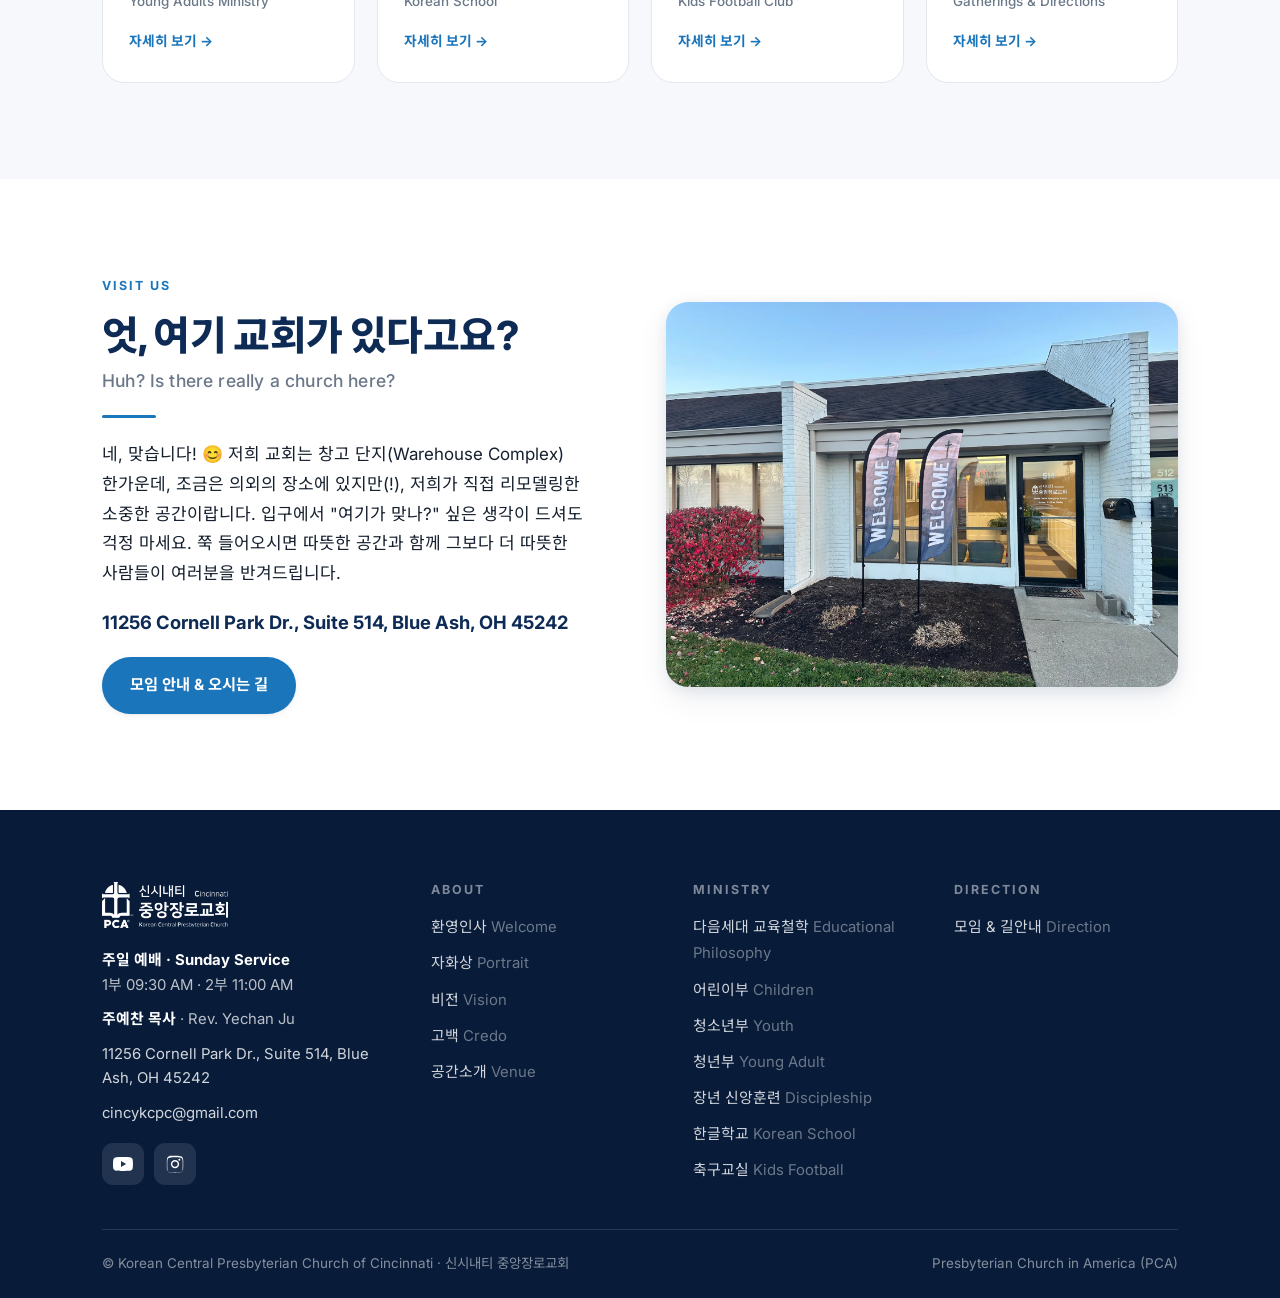
==== commit f6c49195: "Update homepage sermon to the latest 주일설교" ====
--- a/index.html
+++ b/index.html
@@ -158,8 +158,8 @@
     <!-- SERMON:START — 이 영역은 GitHub Actions가 매일 자동으로 갱신합니다. 직접 수정하지 마세요. -->
     <div class="video">
       <iframe
-        src="https://www.youtube-nocookie.com/embed/nO-PjeJktno"
-        title="09132026 | 로마서 강해(5) | 심판과 복음 | 주예찬 담임목사 | KCPC 주일설교 | 로마서 2:12-16"
+        src="https://www.youtube-nocookie.com/embed/t3sDGojknKI"
+        title="09272026 | 로마서 강해(7) | 하나님은 참되시다 | 주예찬 담임목사 | KCPC 주일설교 | 로마서 3:1-8"
         loading="lazy"
         allow="accelerometer; autoplay; clipboard-write; encrypted-media; gyroscope; picture-in-picture; web-share"
         referrerpolicy="strict-origin-when-cross-origin"
@@ -167,8 +167,8 @@
     </div>
     <div class="sermon__meta">
       <div>
-        <p class="sermon__title">심판과 복음</p>
-        <p class="sermon__date">2026년 9월 13일 · 로마서 2:12-16 · 주예찬 담임목사</p>
+        <p class="sermon__title">하나님은 참되시다</p>
+        <p class="sermon__date">2026년 9월 27일 · 로마서 3:1-8 · 주예찬 담임목사</p>
       </div>
       <a class="btn btn--ghost" href="https://www.youtube.com/playlist?list=PLPLmhoZV7R_3AgKUpLbK2-s_Q8u5PWge6" target="_blank" rel="noopener">지난 설교 전체 보기</a>
     </div>
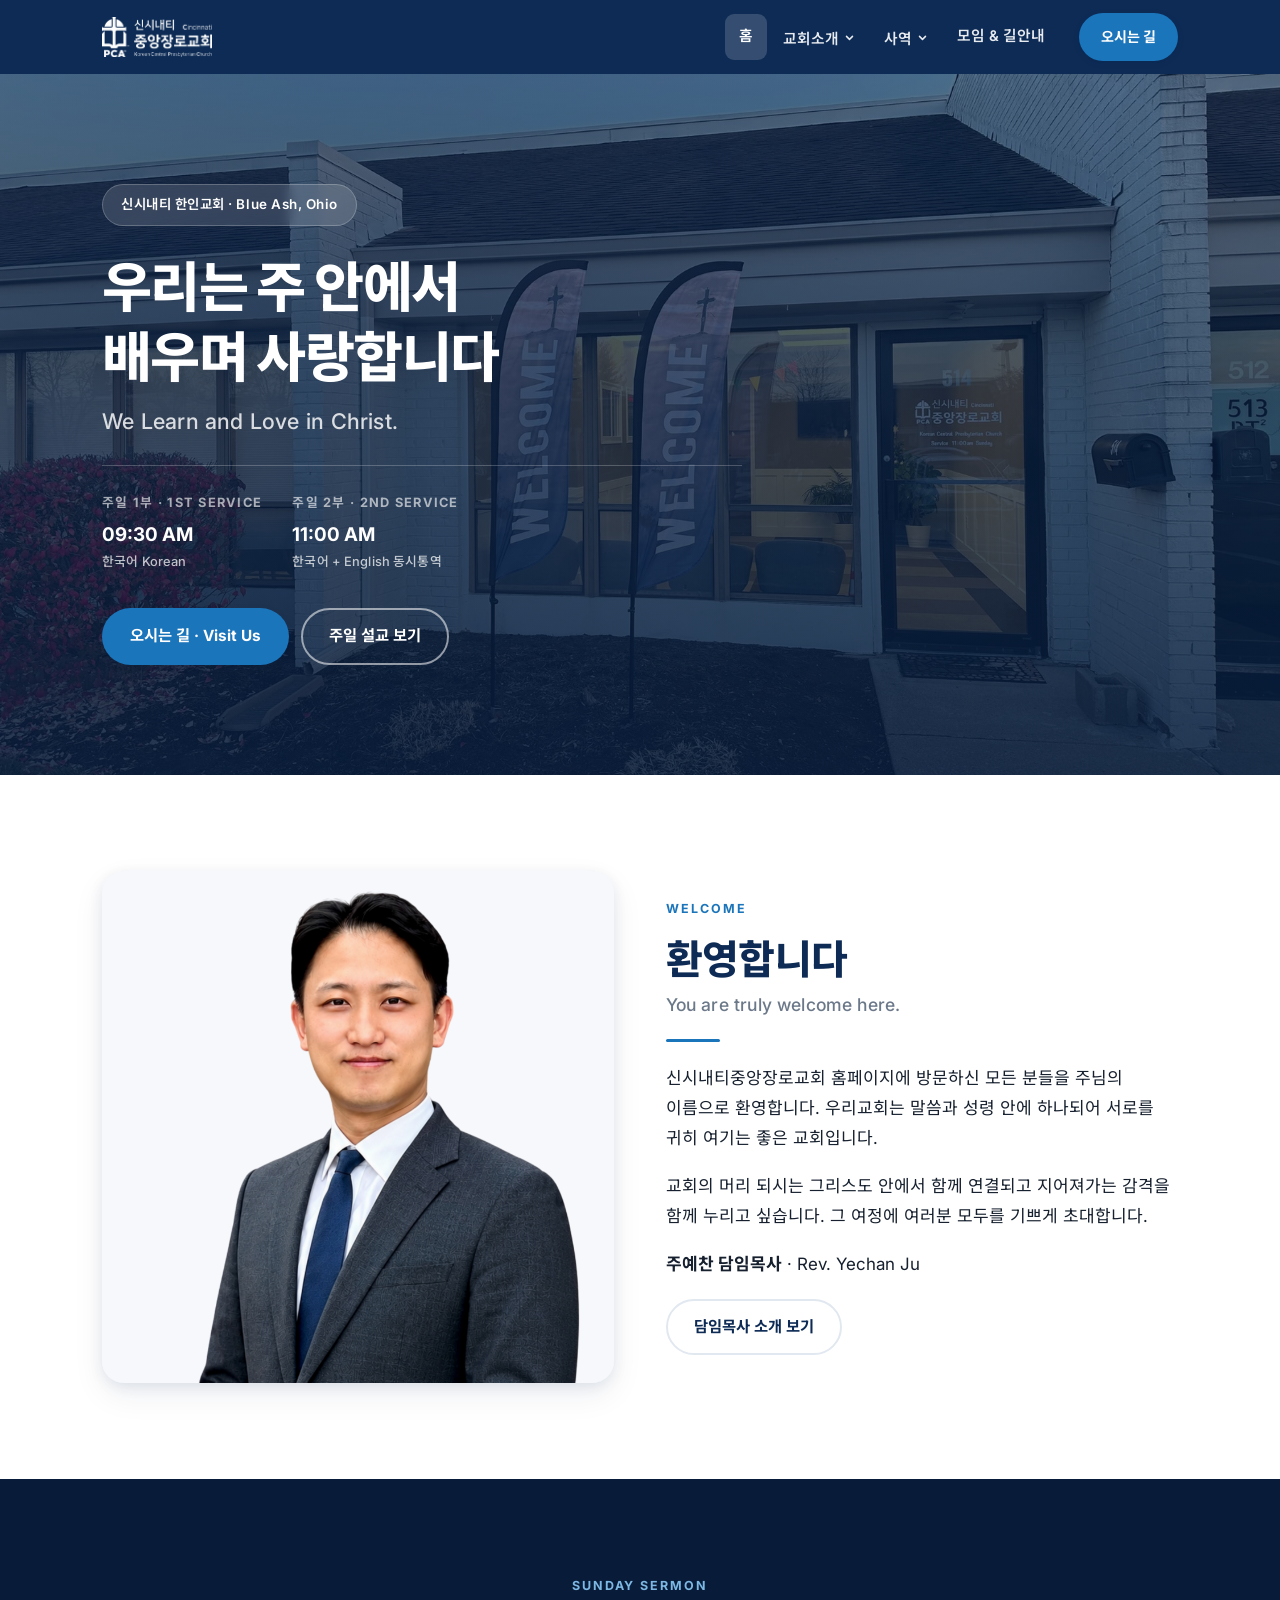
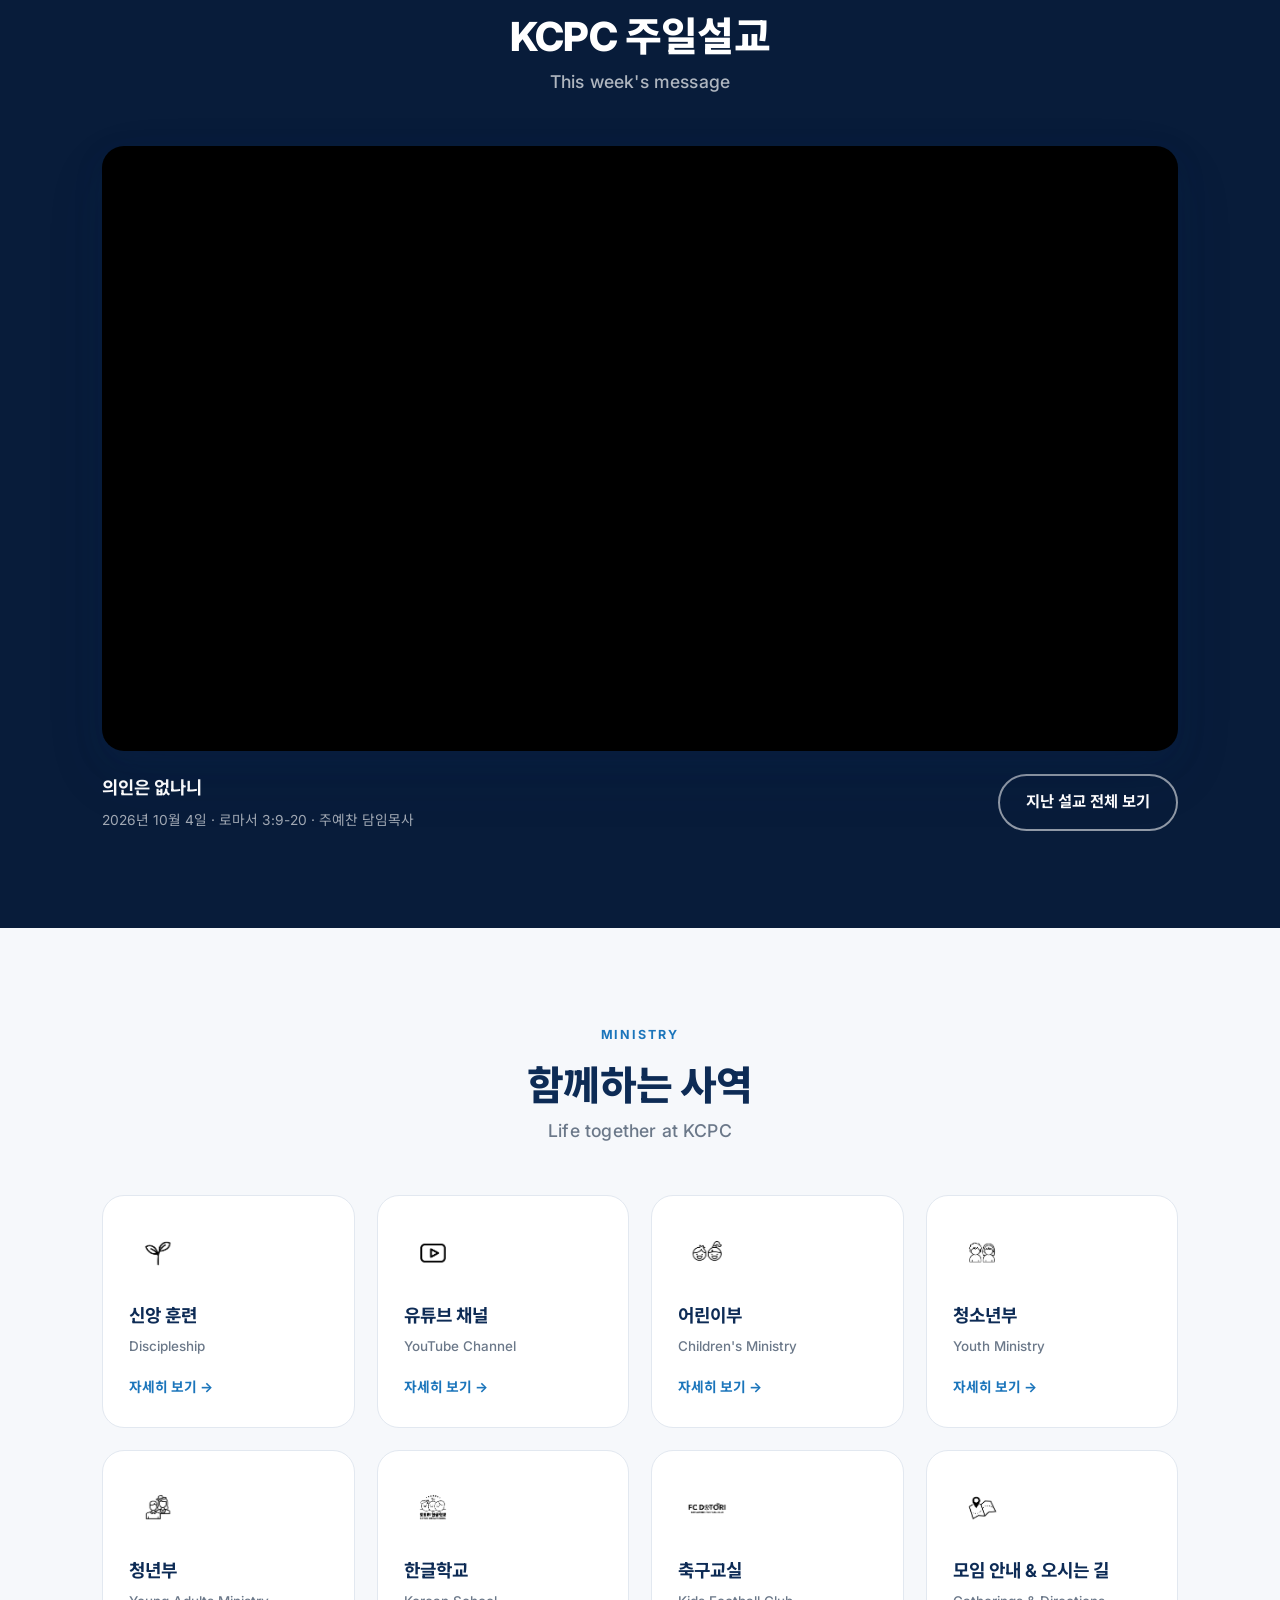
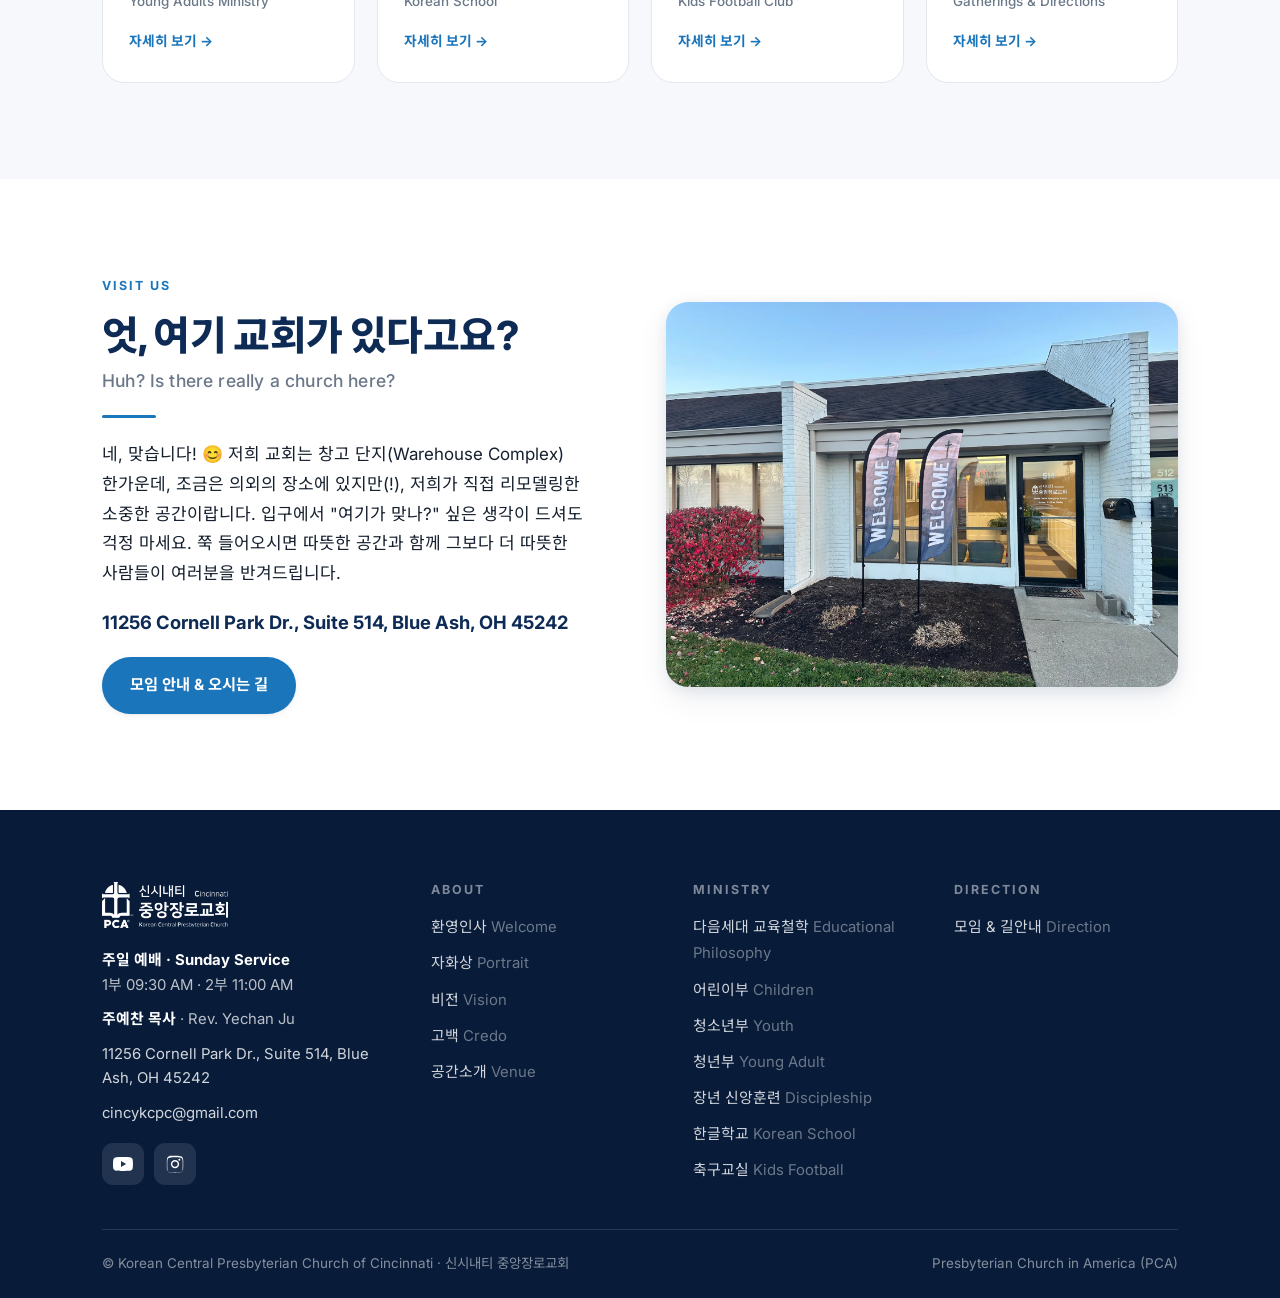
==== commit 259b3f9b: "Update homepage sermon to the latest 주일설교" ====
--- a/index.html
+++ b/index.html
@@ -158,8 +158,8 @@
     <!-- SERMON:START — 이 영역은 GitHub Actions가 매일 자동으로 갱신합니다. 직접 수정하지 마세요. -->
     <div class="video">
       <iframe
-        src="https://www.youtube-nocookie.com/embed/t3sDGojknKI"
-        title="09272026 | 로마서 강해(7) | 하나님은 참되시다 | 주예찬 담임목사 | KCPC 주일설교 | 로마서 3:1-8"
+        src="https://www.youtube-nocookie.com/embed/liew3d1gyEM"
+        title="10042026 | 로마서 강해(8) | 의인은 없나니 | 주예찬 담임목사 | KCPC 주일설교 | 로마서 3:9-20"
         loading="lazy"
         allow="accelerometer; autoplay; clipboard-write; encrypted-media; gyroscope; picture-in-picture; web-share"
         referrerpolicy="strict-origin-when-cross-origin"
@@ -167,8 +167,8 @@
     </div>
     <div class="sermon__meta">
       <div>
-        <p class="sermon__title">하나님은 참되시다</p>
-        <p class="sermon__date">2026년 9월 27일 · 로마서 3:1-8 · 주예찬 담임목사</p>
+        <p class="sermon__title">의인은 없나니</p>
+        <p class="sermon__date">2026년 10월 4일 · 로마서 3:9-20 · 주예찬 담임목사</p>
       </div>
       <a class="btn btn--ghost" href="https://www.youtube.com/playlist?list=PLPLmhoZV7R_3AgKUpLbK2-s_Q8u5PWge6" target="_blank" rel="noopener">지난 설교 전체 보기</a>
     </div>
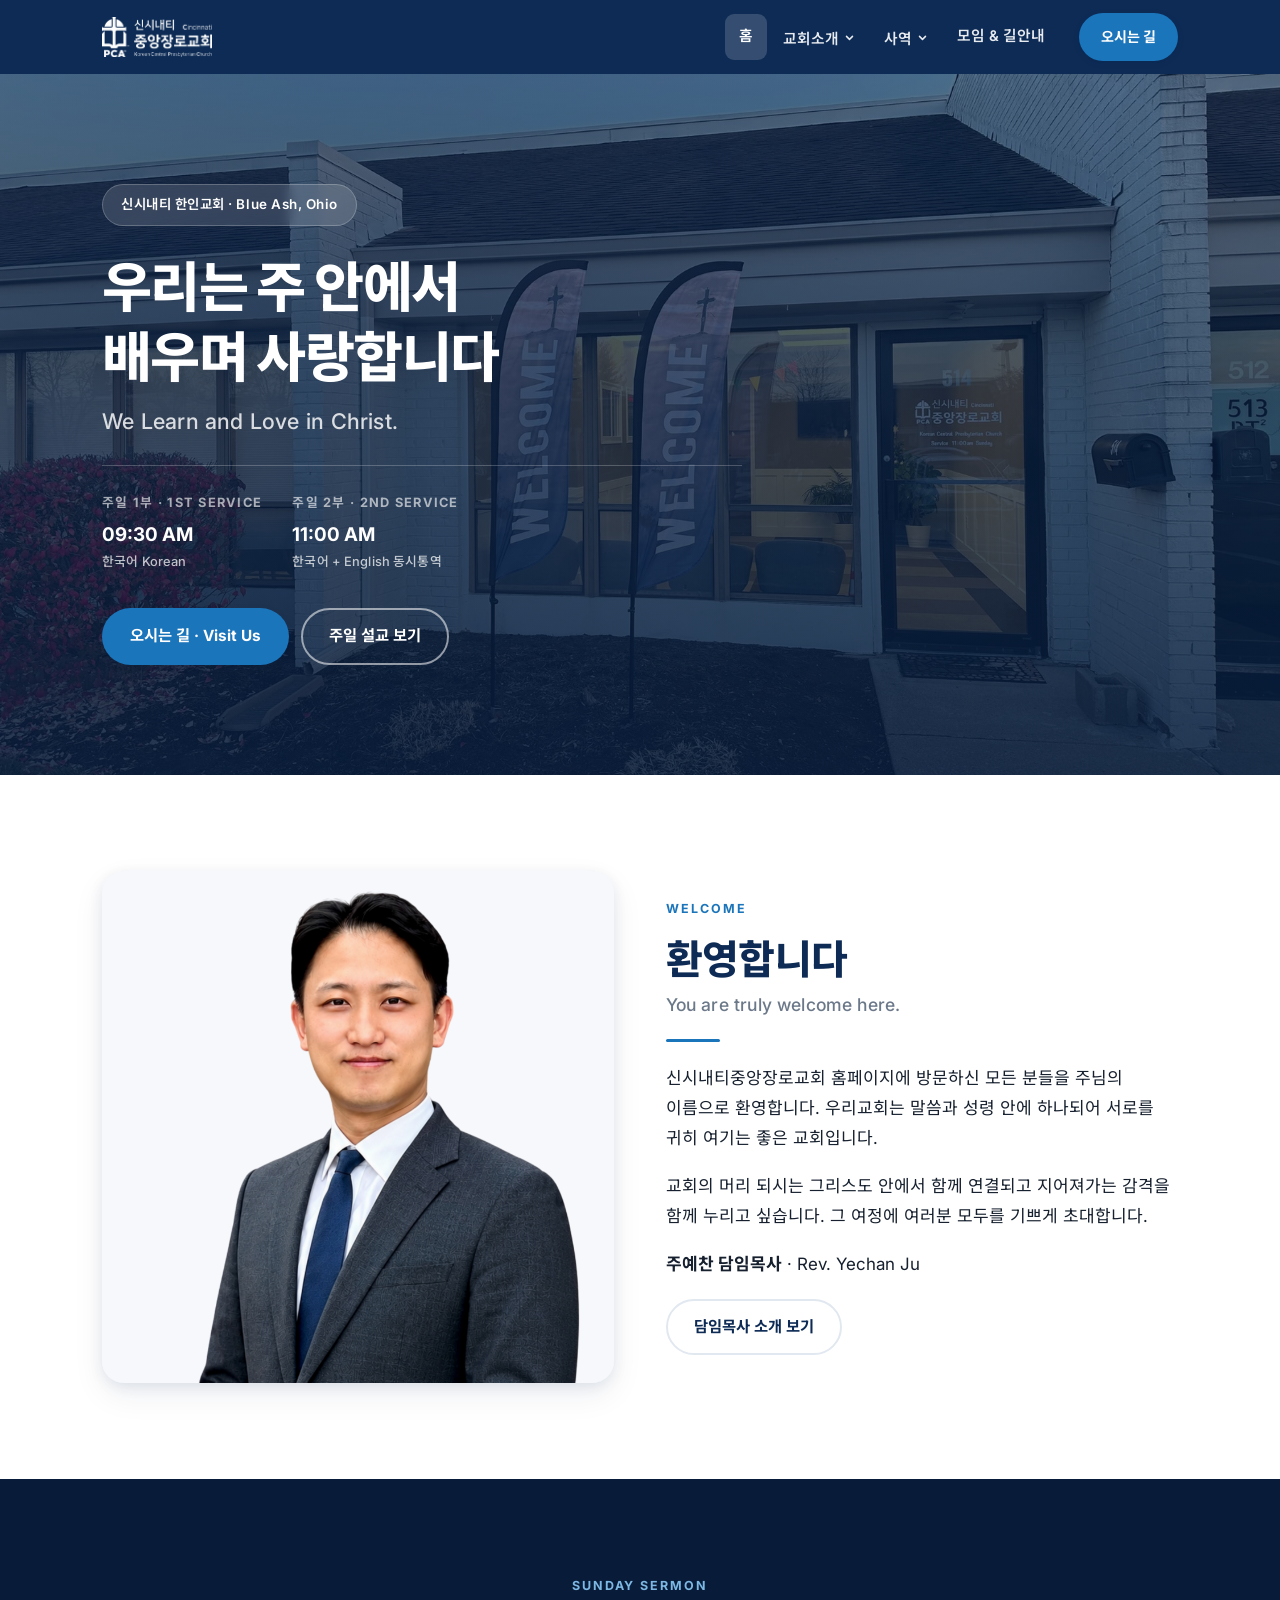
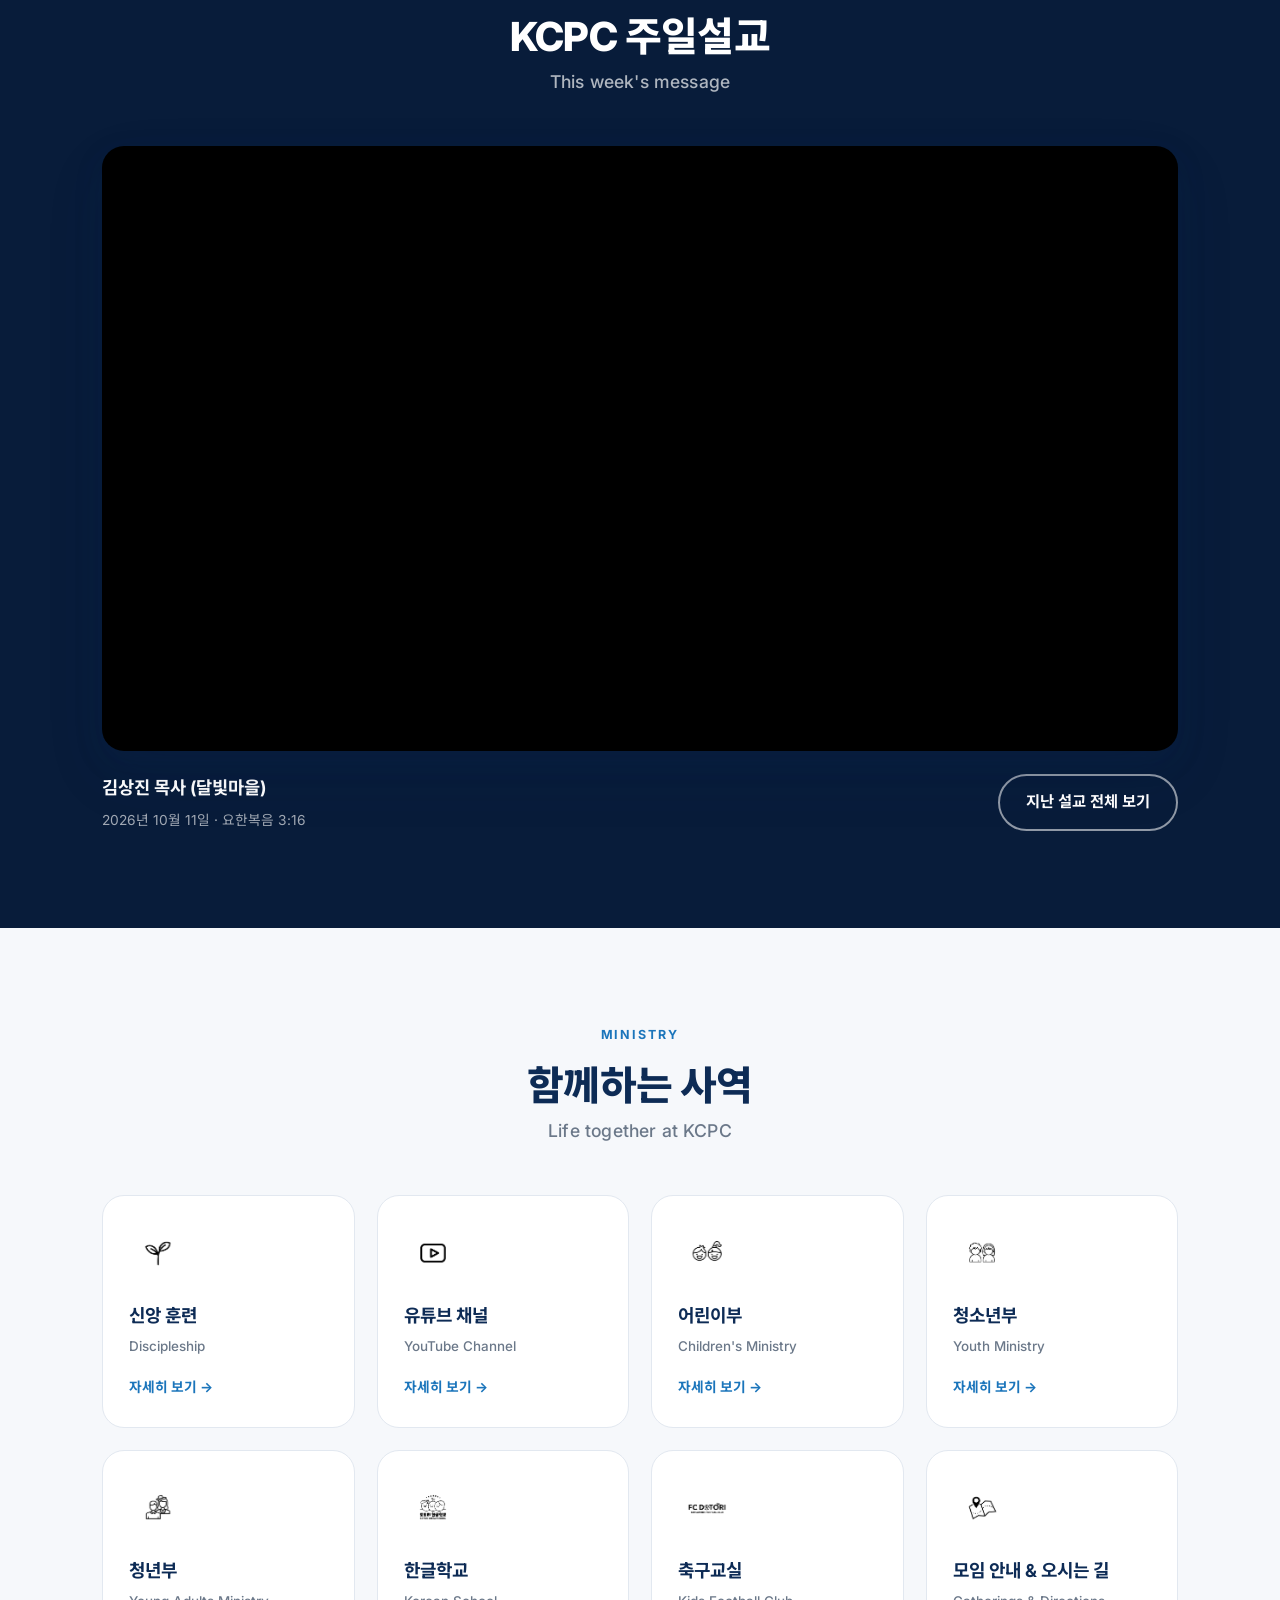
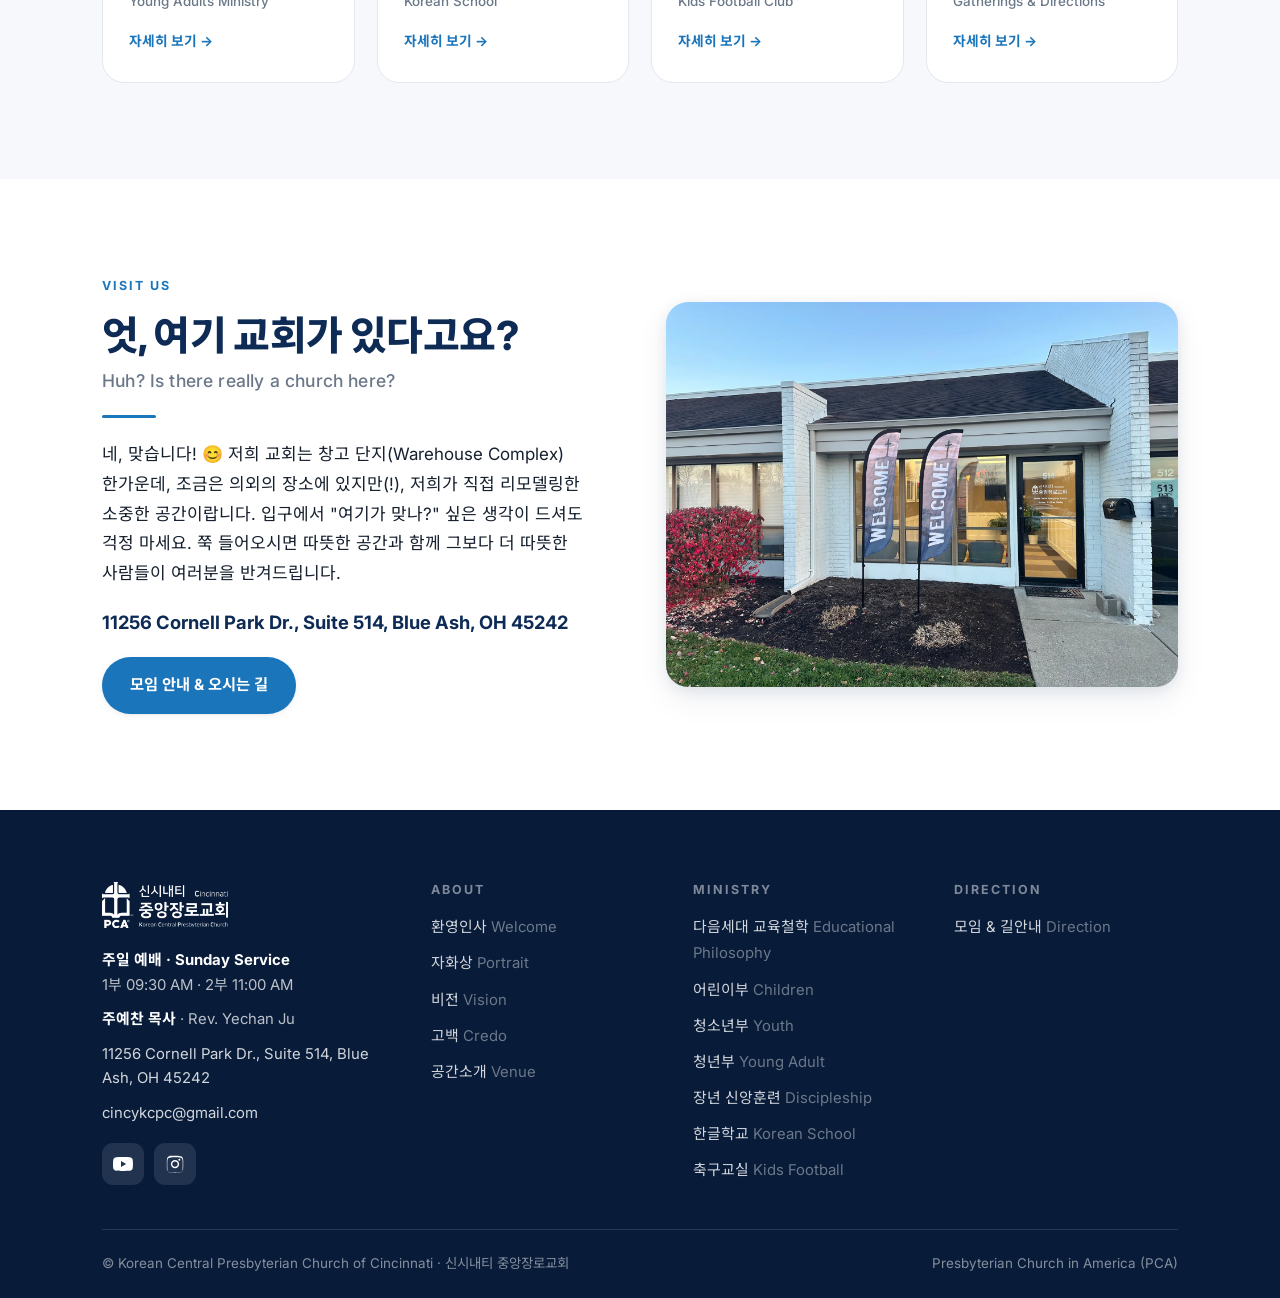
==== commit 201204ae: "Update homepage sermon to the latest 주일설교" ====
--- a/index.html
+++ b/index.html
@@ -158,8 +158,8 @@
     <!-- SERMON:START — 이 영역은 GitHub Actions가 매일 자동으로 갱신합니다. 직접 수정하지 마세요. -->
     <div class="video">
       <iframe
-        src="https://www.youtube-nocookie.com/embed/liew3d1gyEM"
-        title="10042026 | 로마서 강해(8) | 의인은 없나니 | 주예찬 담임목사 | KCPC 주일설교 | 로마서 3:9-20"
+        src="https://www.youtube-nocookie.com/embed/BOj5nDoUbTc"
+        title="10112026 | 믿는 자는 영생을 얻으리 | 김상진 목사 (달빛마을) | KCPC 주일설교 | 요한복음 3:16"
         loading="lazy"
         allow="accelerometer; autoplay; clipboard-write; encrypted-media; gyroscope; picture-in-picture; web-share"
         referrerpolicy="strict-origin-when-cross-origin"
@@ -167,8 +167,8 @@
     </div>
     <div class="sermon__meta">
       <div>
-        <p class="sermon__title">의인은 없나니</p>
-        <p class="sermon__date">2026년 10월 4일 · 로마서 3:9-20 · 주예찬 담임목사</p>
+        <p class="sermon__title">김상진 목사 (달빛마을)</p>
+        <p class="sermon__date">2026년 10월 11일 · 요한복음 3:16</p>
       </div>
       <a class="btn btn--ghost" href="https://www.youtube.com/playlist?list=PLPLmhoZV7R_3AgKUpLbK2-s_Q8u5PWge6" target="_blank" rel="noopener">지난 설교 전체 보기</a>
     </div>
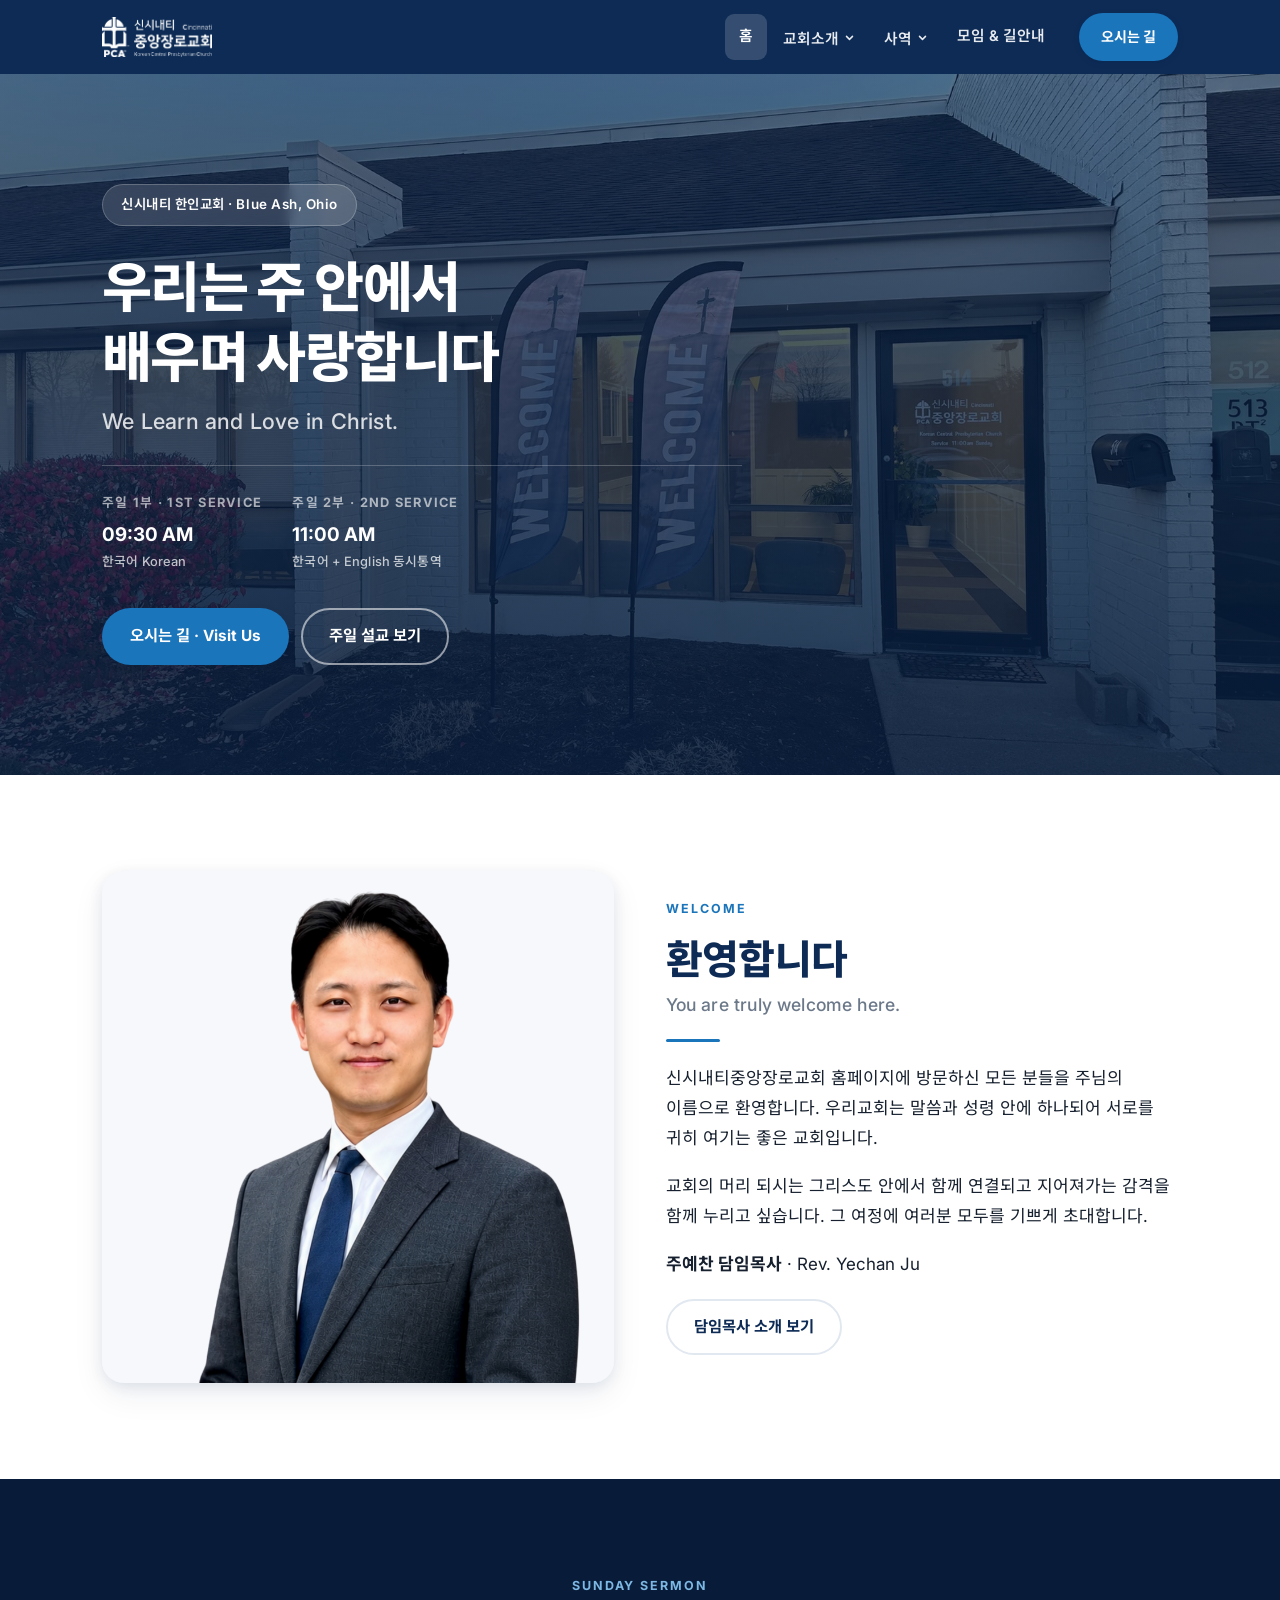
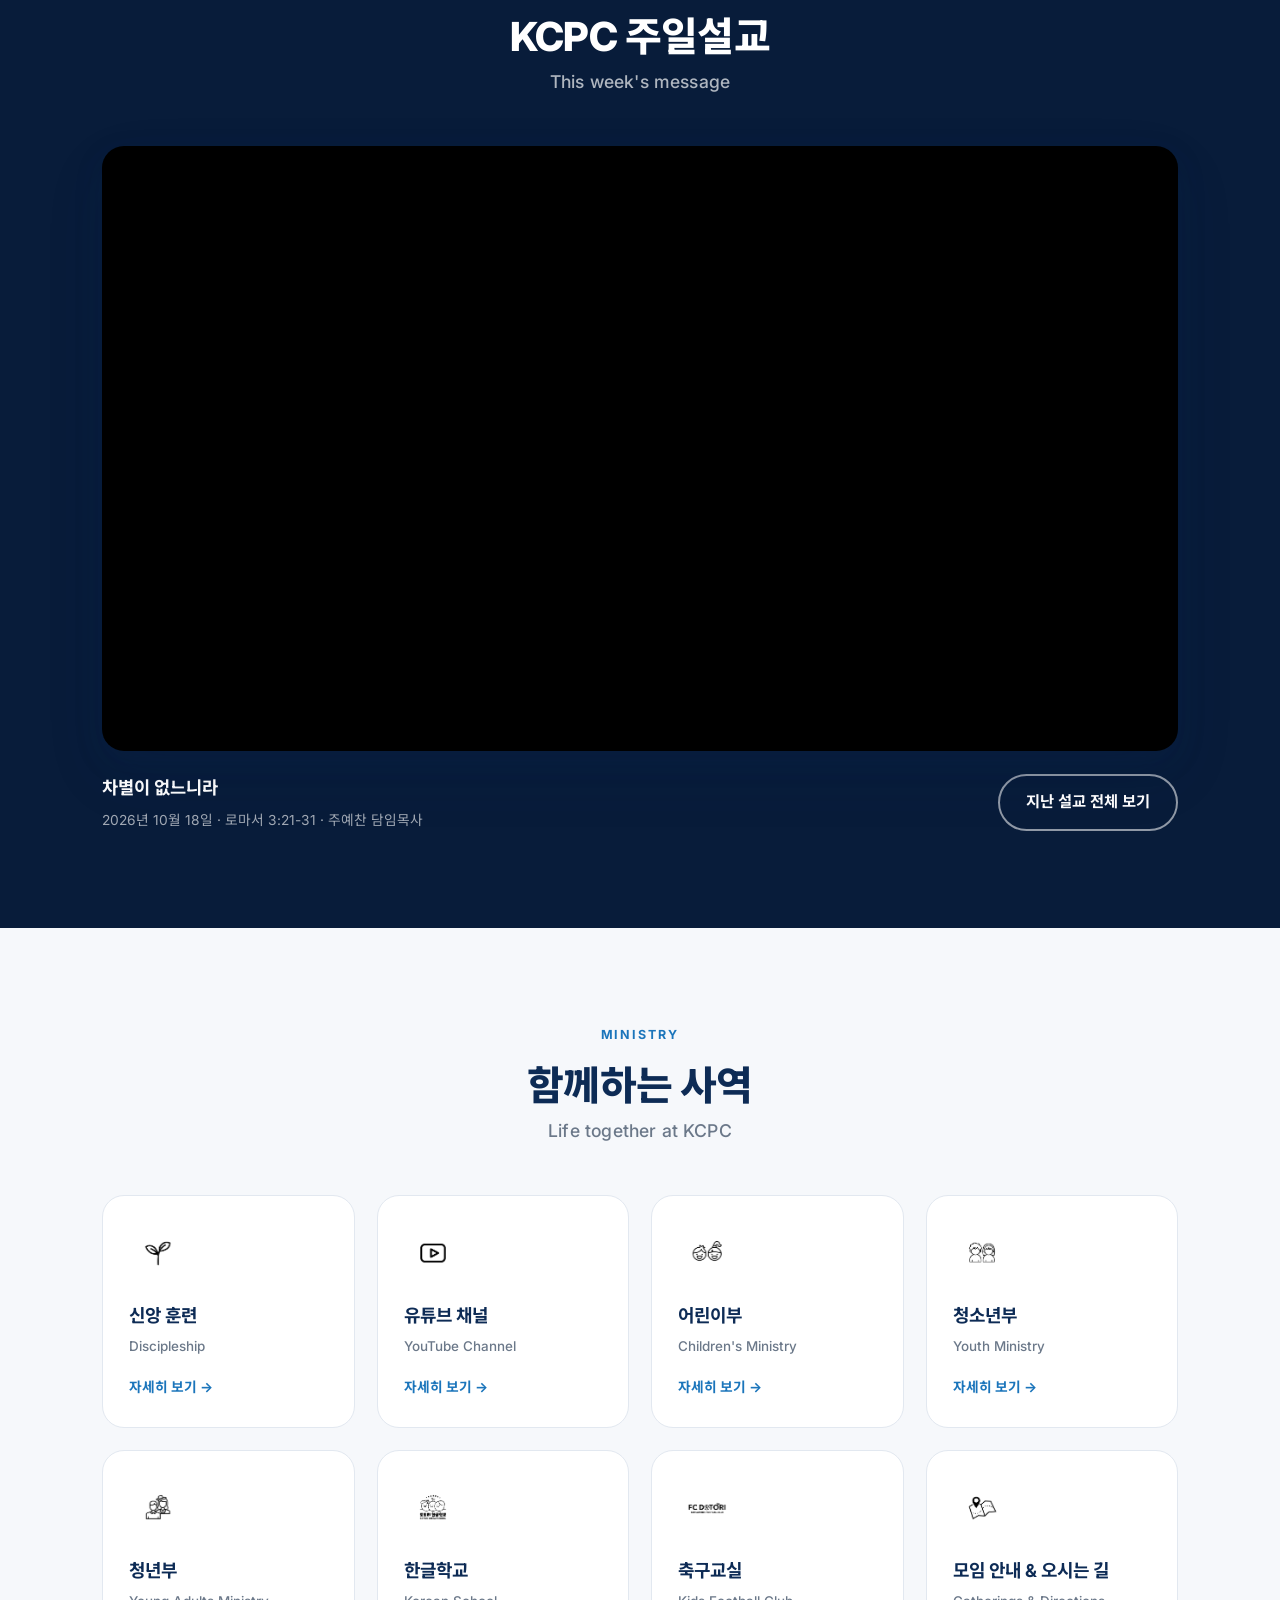
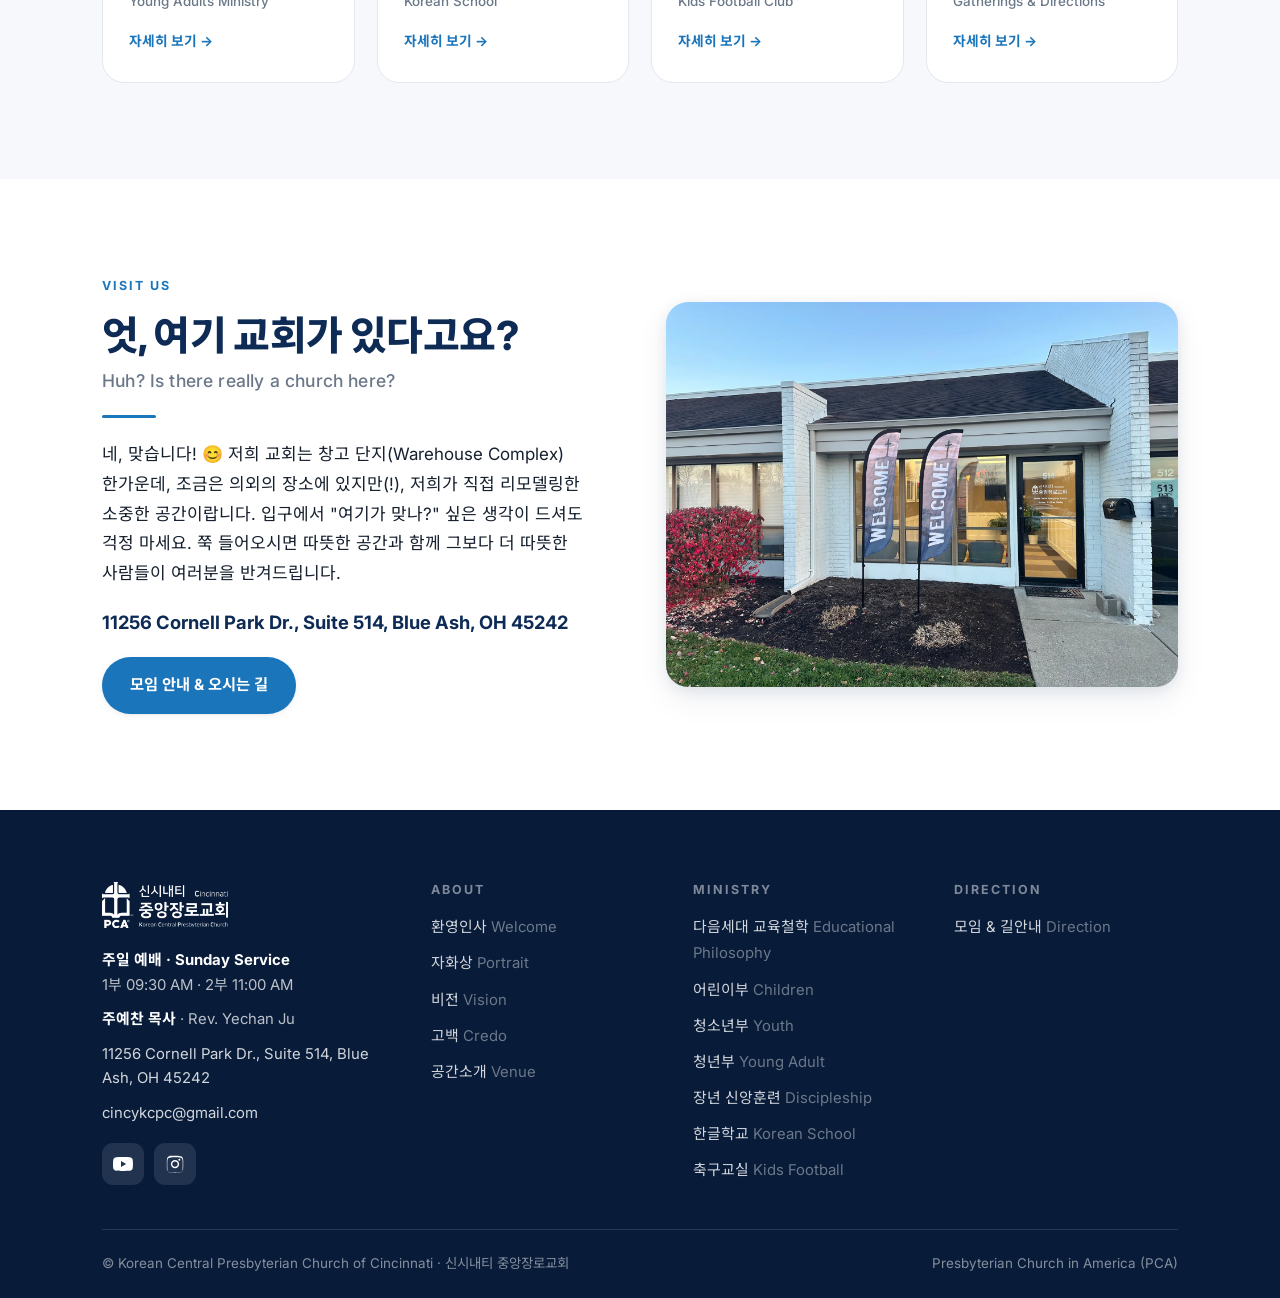
==== commit 99d7a383: "Update homepage sermon to the latest 주일설교" ====
--- a/index.html
+++ b/index.html
@@ -158,8 +158,8 @@
     <!-- SERMON:START — 이 영역은 GitHub Actions가 매일 자동으로 갱신합니다. 직접 수정하지 마세요. -->
     <div class="video">
       <iframe
-        src="https://www.youtube-nocookie.com/embed/BOj5nDoUbTc"
-        title="10112026 | 믿는 자는 영생을 얻으리 | 김상진 목사 (달빛마을) | KCPC 주일설교 | 요한복음 3:16"
+        src="https://www.youtube-nocookie.com/embed/8A8STjzyLkU"
+        title="10182026 | 로마서 강해(9) | 차별이 없느니라 | 주예찬 담임목사 | KCPC 주일설교 | 로마서 3:21-31"
         loading="lazy"
         allow="accelerometer; autoplay; clipboard-write; encrypted-media; gyroscope; picture-in-picture; web-share"
         referrerpolicy="strict-origin-when-cross-origin"
@@ -167,8 +167,8 @@
     </div>
     <div class="sermon__meta">
       <div>
-        <p class="sermon__title">김상진 목사 (달빛마을)</p>
-        <p class="sermon__date">2026년 10월 11일 · 요한복음 3:16</p>
+        <p class="sermon__title">차별이 없느니라</p>
+        <p class="sermon__date">2026년 10월 18일 · 로마서 3:21-31 · 주예찬 담임목사</p>
       </div>
       <a class="btn btn--ghost" href="https://www.youtube.com/playlist?list=PLPLmhoZV7R_3AgKUpLbK2-s_Q8u5PWge6" target="_blank" rel="noopener">지난 설교 전체 보기</a>
     </div>
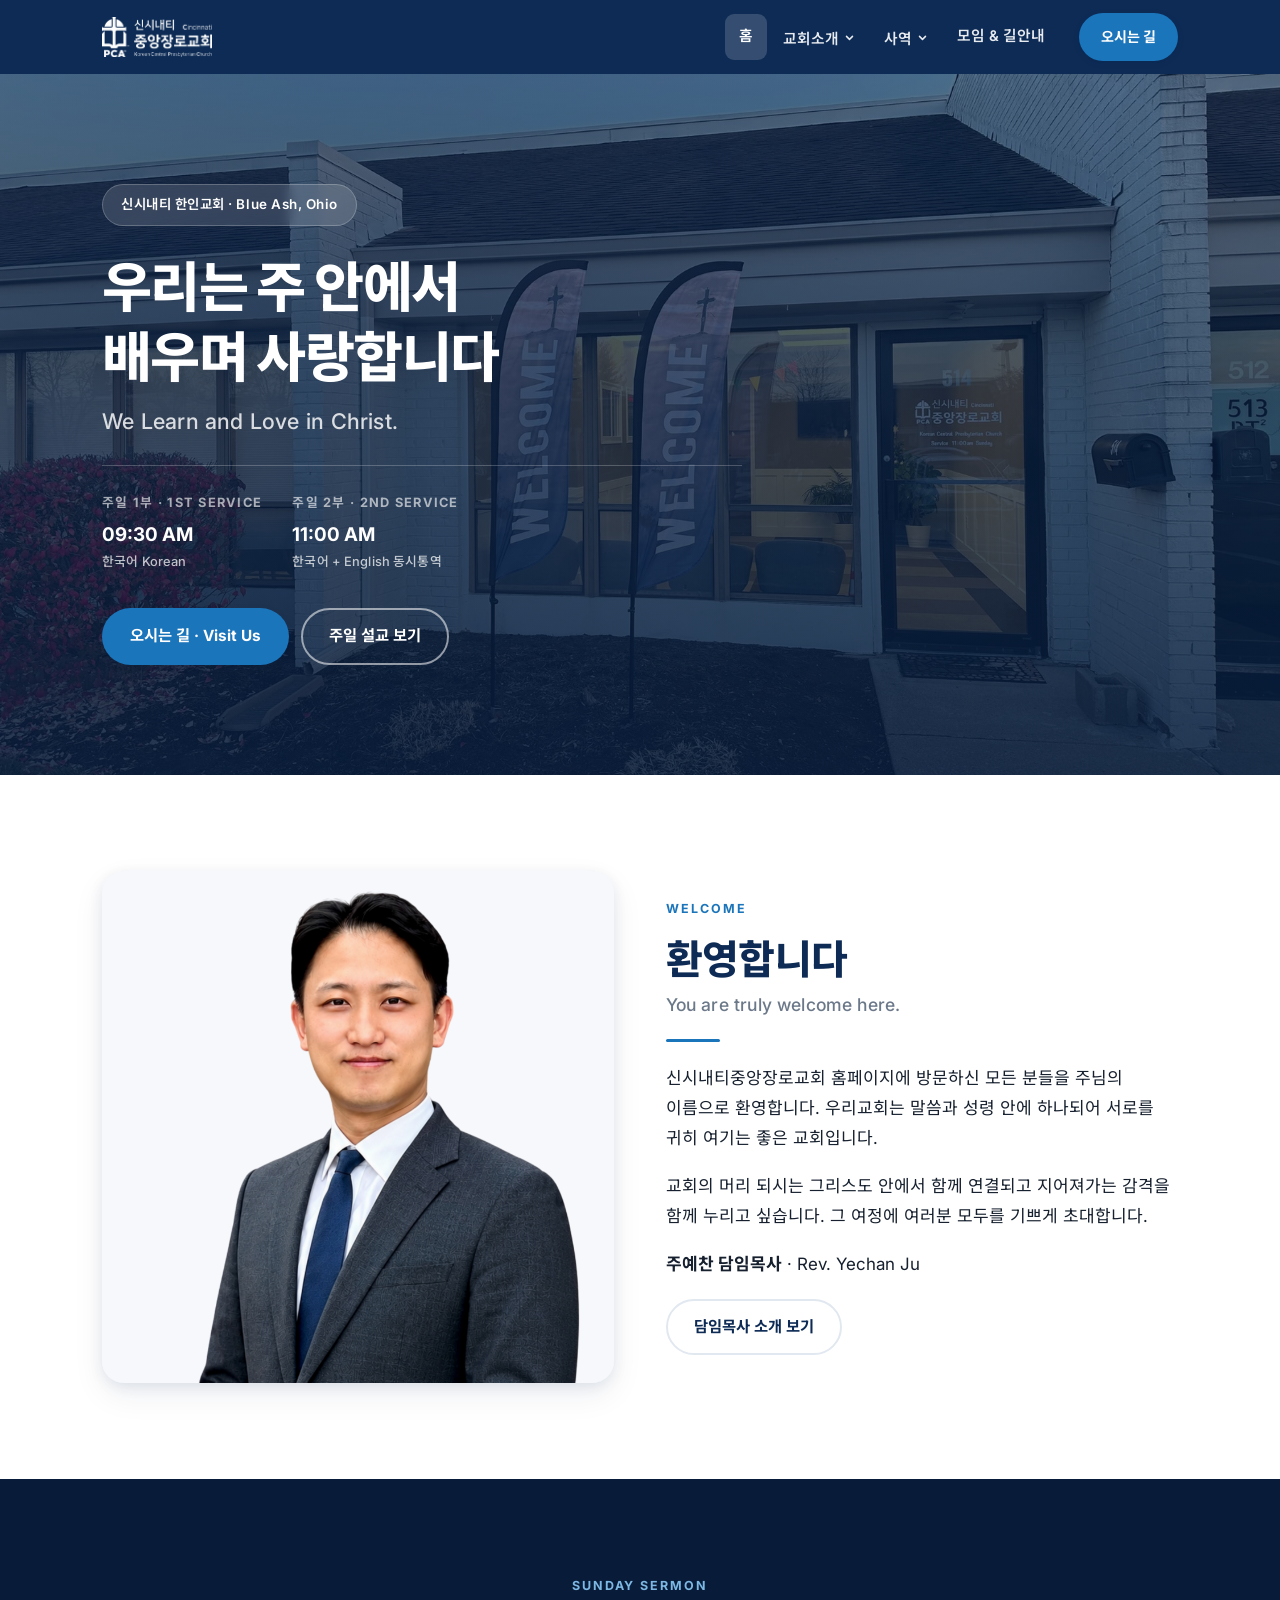
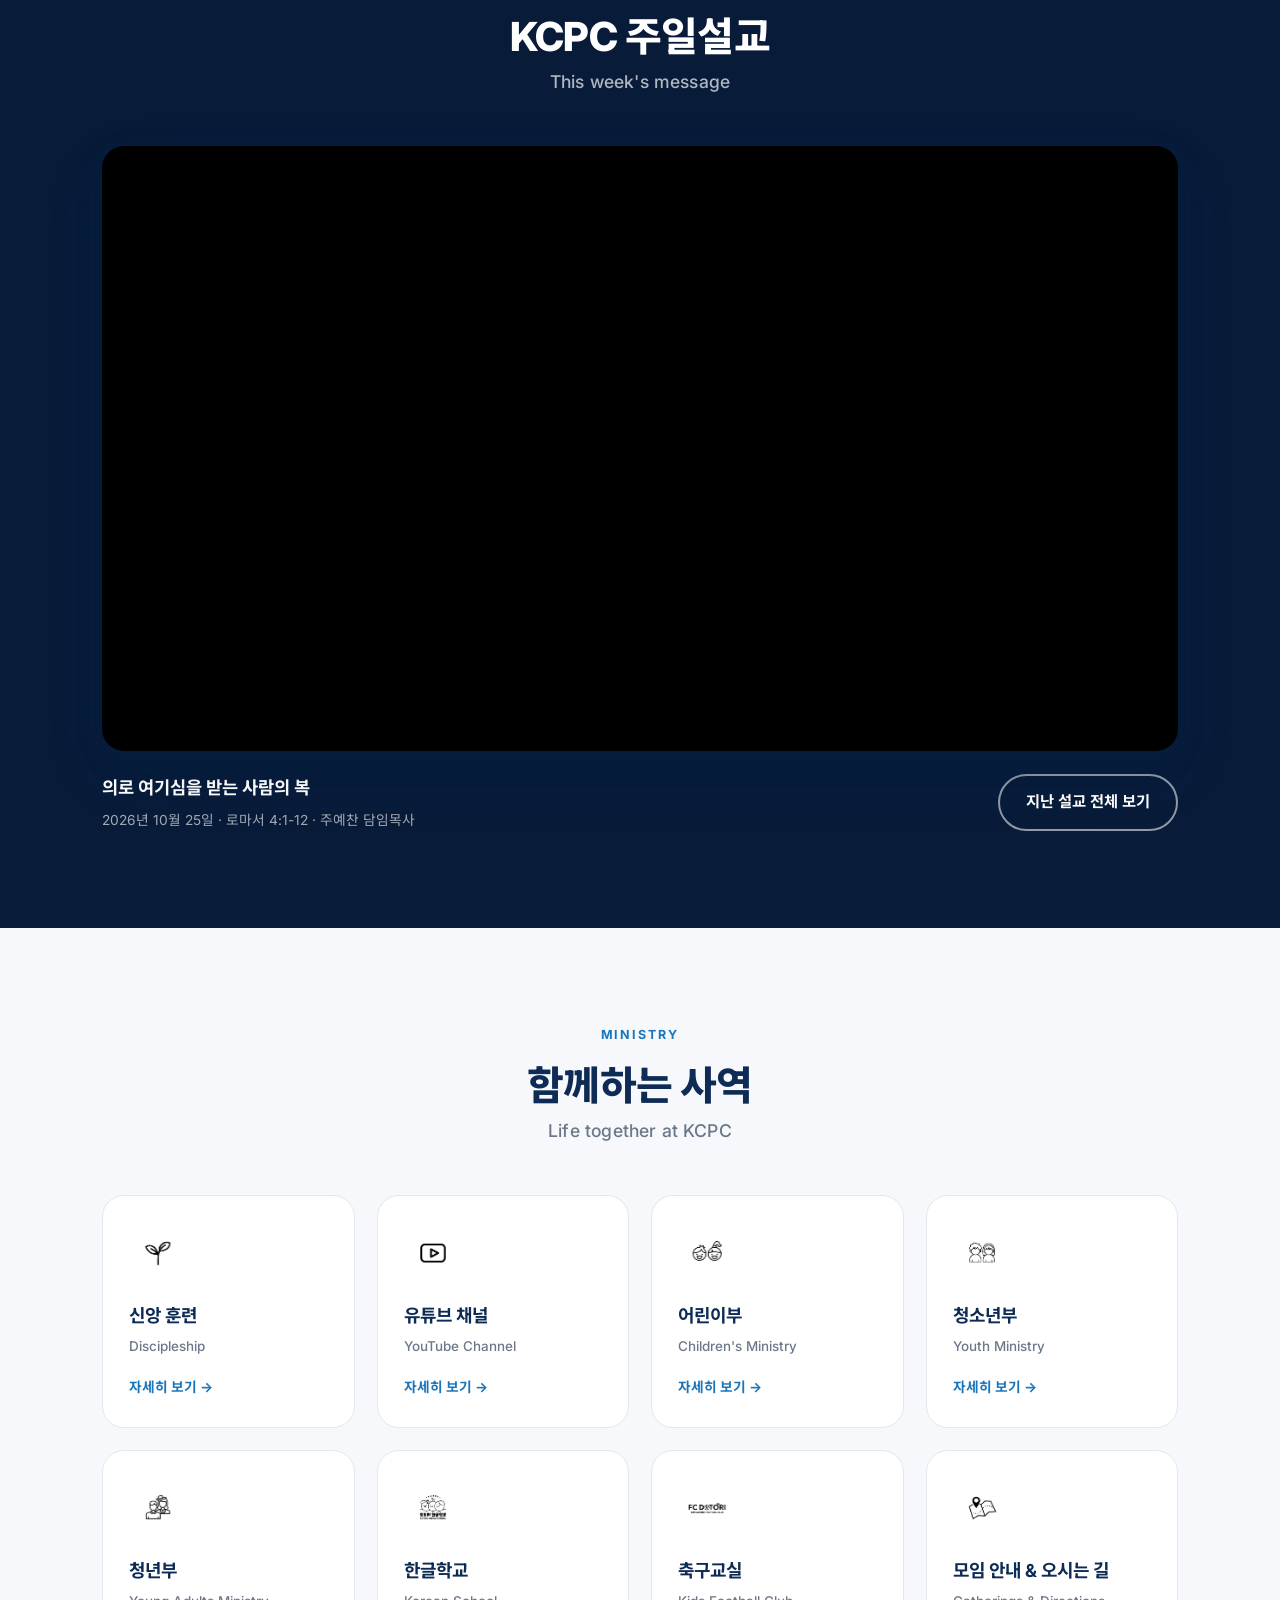
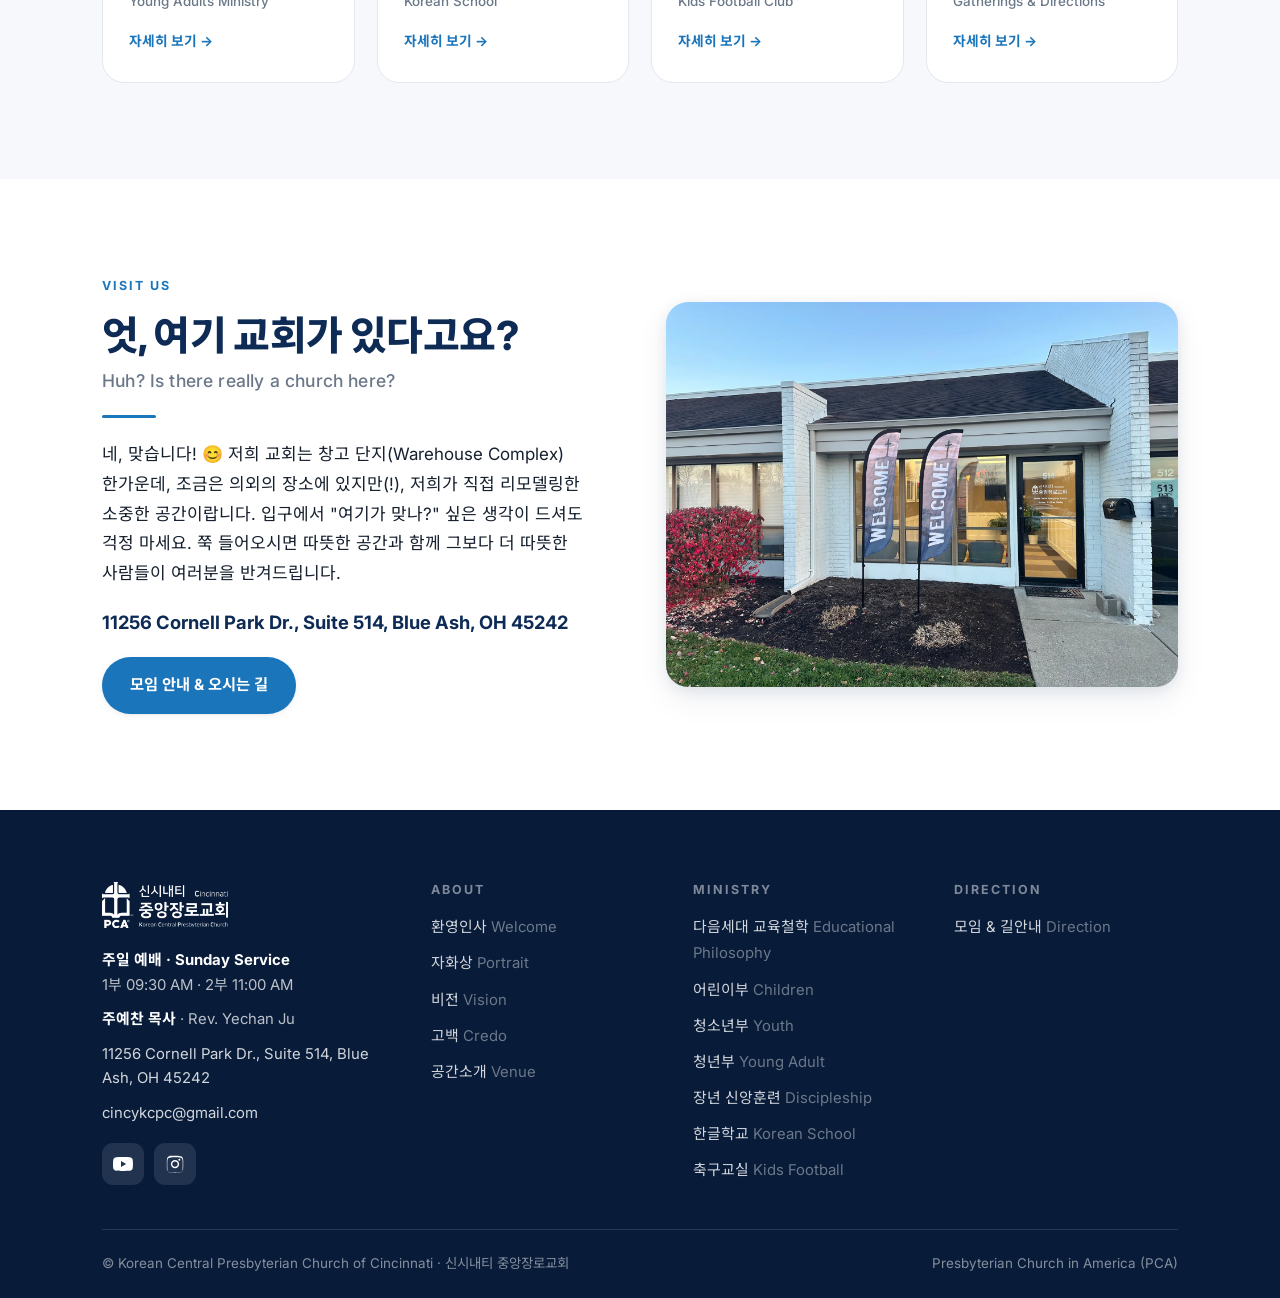
==== commit eb4bd8aa: "Update homepage sermon to the latest 주일설교" ====
--- a/index.html
+++ b/index.html
@@ -158,8 +158,8 @@
     <!-- SERMON:START — 이 영역은 GitHub Actions가 매일 자동으로 갱신합니다. 직접 수정하지 마세요. -->
     <div class="video">
       <iframe
-        src="https://www.youtube-nocookie.com/embed/8A8STjzyLkU"
-        title="10182026 | 로마서 강해(9) | 차별이 없느니라 | 주예찬 담임목사 | KCPC 주일설교 | 로마서 3:21-31"
+        src="https://www.youtube-nocookie.com/embed/97QnAfJ46jE"
+        title="10252026 | 로마서 강해(10) | 의로 여기심을 받는 사람의 복 | 주예찬 담임목사 | KCPC 주일설교 | 로마서 4:1-12"
         loading="lazy"
         allow="accelerometer; autoplay; clipboard-write; encrypted-media; gyroscope; picture-in-picture; web-share"
         referrerpolicy="strict-origin-when-cross-origin"
@@ -167,8 +167,8 @@
     </div>
     <div class="sermon__meta">
       <div>
-        <p class="sermon__title">차별이 없느니라</p>
-        <p class="sermon__date">2026년 10월 18일 · 로마서 3:21-31 · 주예찬 담임목사</p>
+        <p class="sermon__title">의로 여기심을 받는 사람의 복</p>
+        <p class="sermon__date">2026년 10월 25일 · 로마서 4:1-12 · 주예찬 담임목사</p>
       </div>
       <a class="btn btn--ghost" href="https://www.youtube.com/playlist?list=PLPLmhoZV7R_3AgKUpLbK2-s_Q8u5PWge6" target="_blank" rel="noopener">지난 설교 전체 보기</a>
     </div>
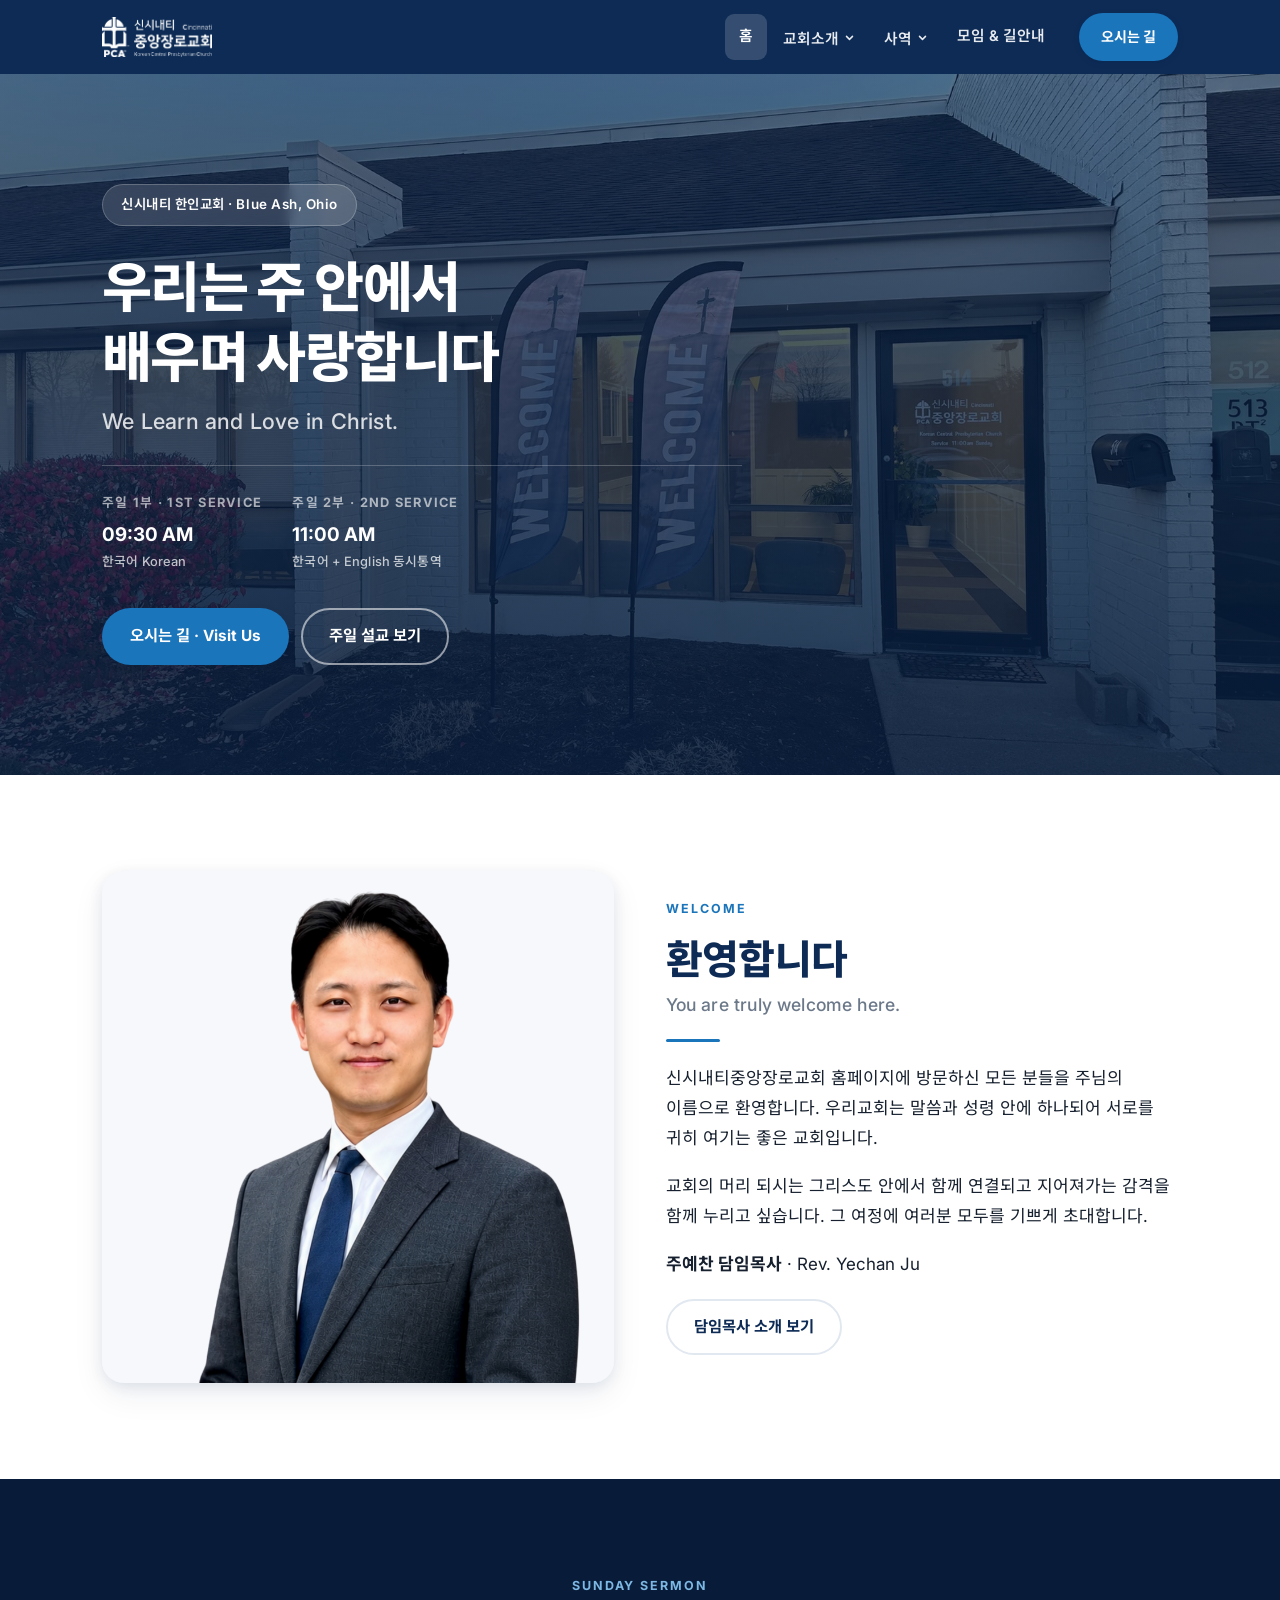
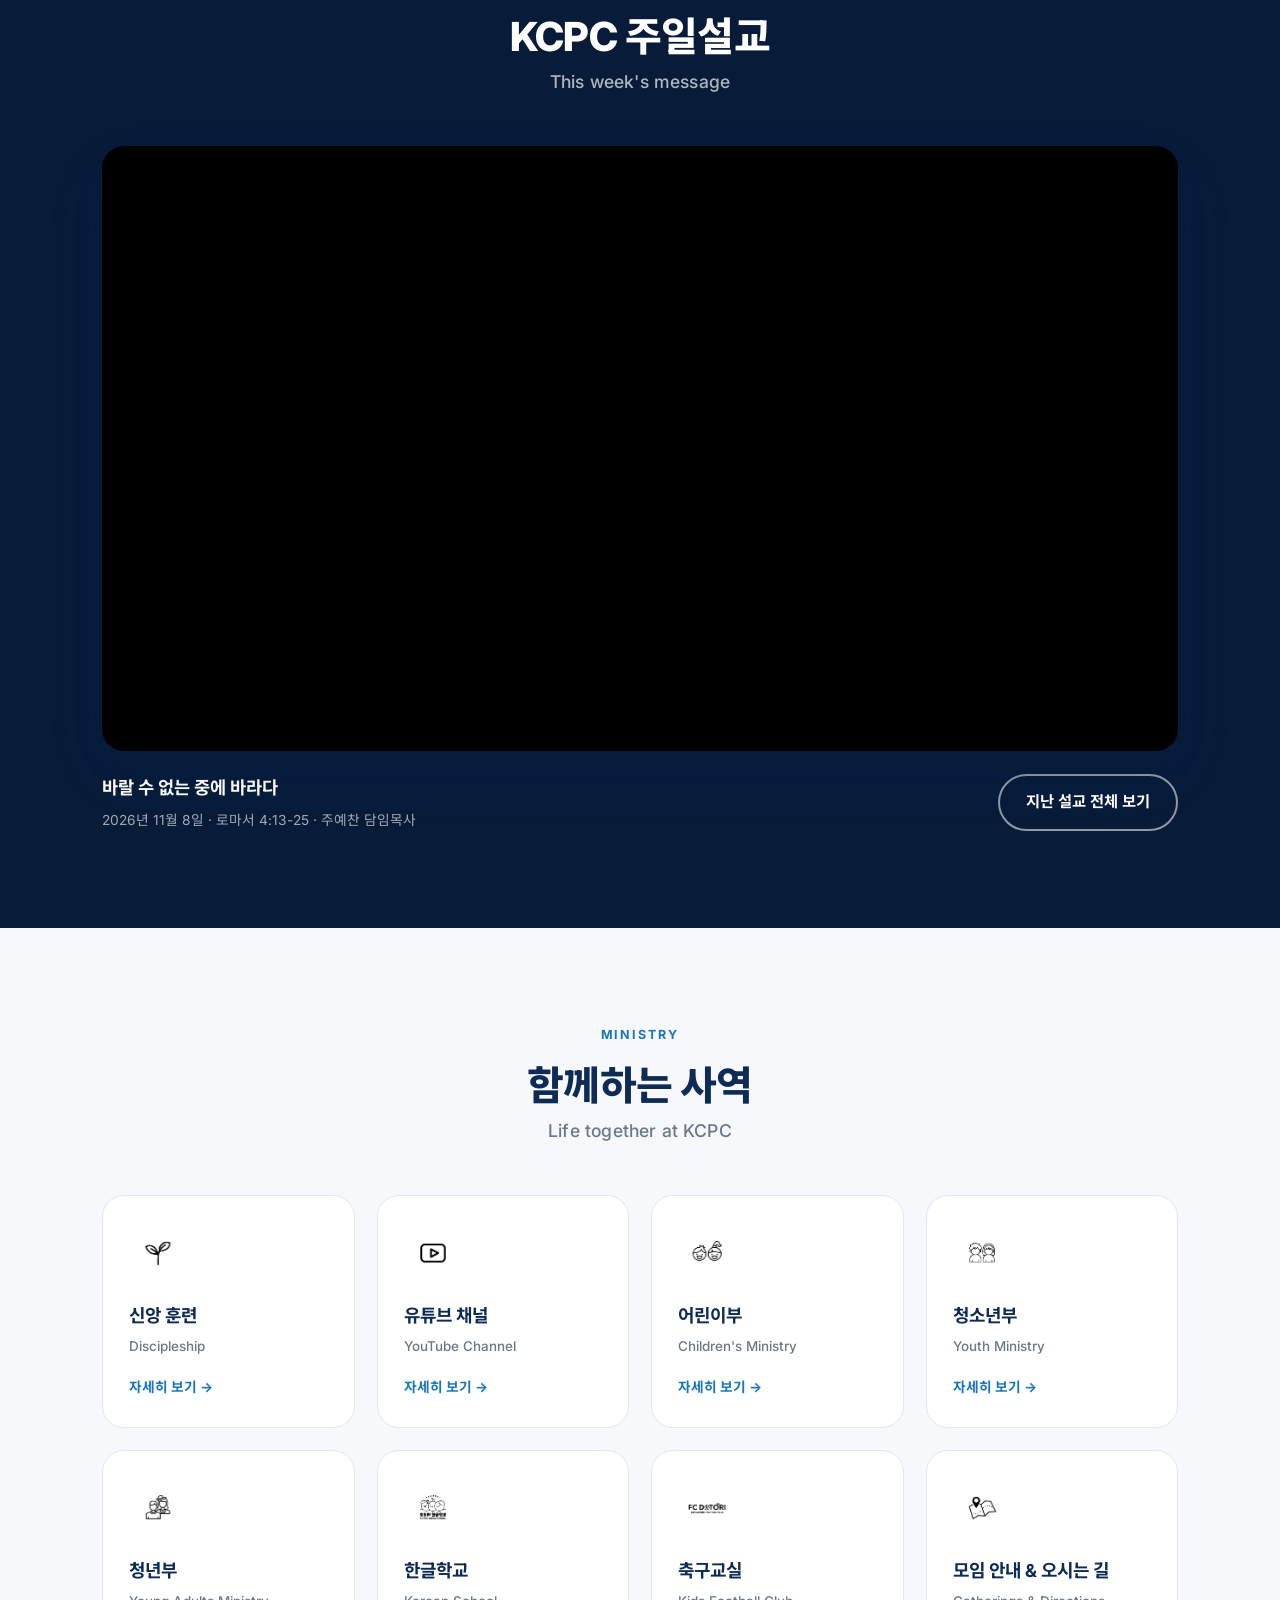
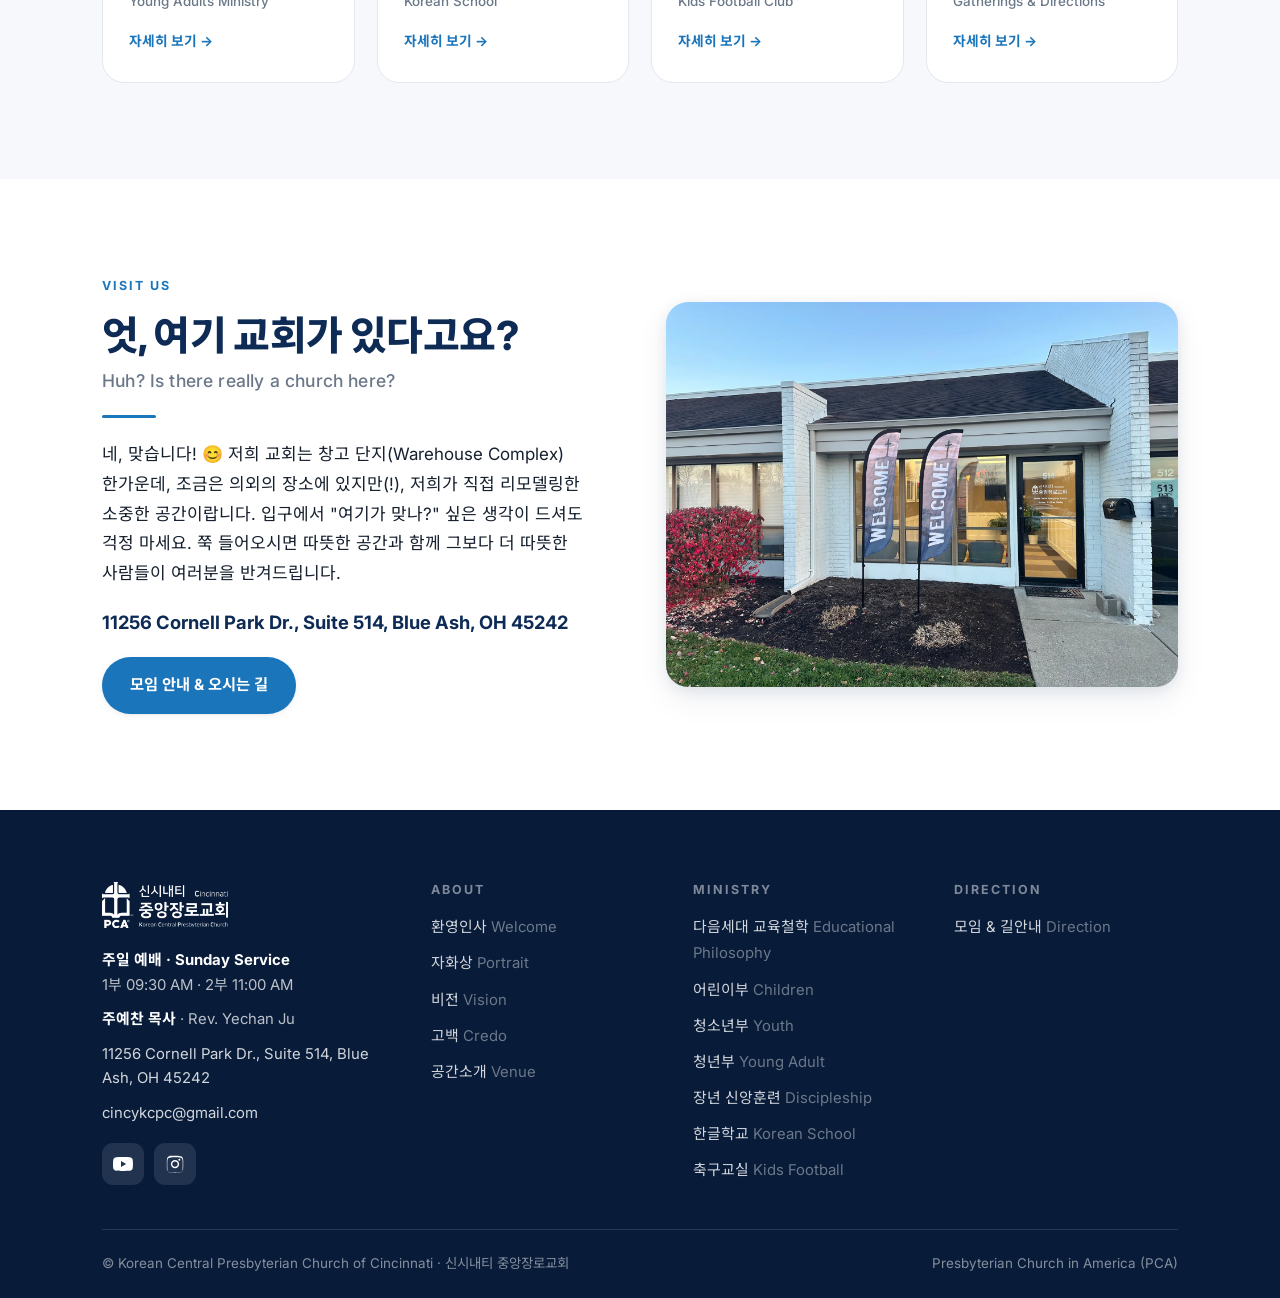
==== commit 3f4e9ff8: "Update homepage sermon to the latest 주일설교" ====
--- a/index.html
+++ b/index.html
@@ -158,8 +158,8 @@
     <!-- SERMON:START — 이 영역은 GitHub Actions가 매일 자동으로 갱신합니다. 직접 수정하지 마세요. -->
     <div class="video">
       <iframe
-        src="https://www.youtube-nocookie.com/embed/97QnAfJ46jE"
-        title="10252026 | 로마서 강해(10) | 의로 여기심을 받는 사람의 복 | 주예찬 담임목사 | KCPC 주일설교 | 로마서 4:1-12"
+        src="https://www.youtube-nocookie.com/embed/MHxr9X0Jbq0"
+        title="11082026 | 로마서 강해(11) | 바랄 수 없는 중에 바라다 | 주예찬 담임목사 | KCPC 주일설교 | 로마서 4:13-25"
         loading="lazy"
         allow="accelerometer; autoplay; clipboard-write; encrypted-media; gyroscope; picture-in-picture; web-share"
         referrerpolicy="strict-origin-when-cross-origin"
@@ -167,8 +167,8 @@
     </div>
     <div class="sermon__meta">
       <div>
-        <p class="sermon__title">의로 여기심을 받는 사람의 복</p>
-        <p class="sermon__date">2026년 10월 25일 · 로마서 4:1-12 · 주예찬 담임목사</p>
+        <p class="sermon__title">바랄 수 없는 중에 바라다</p>
+        <p class="sermon__date">2026년 11월 8일 · 로마서 4:13-25 · 주예찬 담임목사</p>
       </div>
       <a class="btn btn--ghost" href="https://www.youtube.com/playlist?list=PLPLmhoZV7R_3AgKUpLbK2-s_Q8u5PWge6" target="_blank" rel="noopener">지난 설교 전체 보기</a>
     </div>
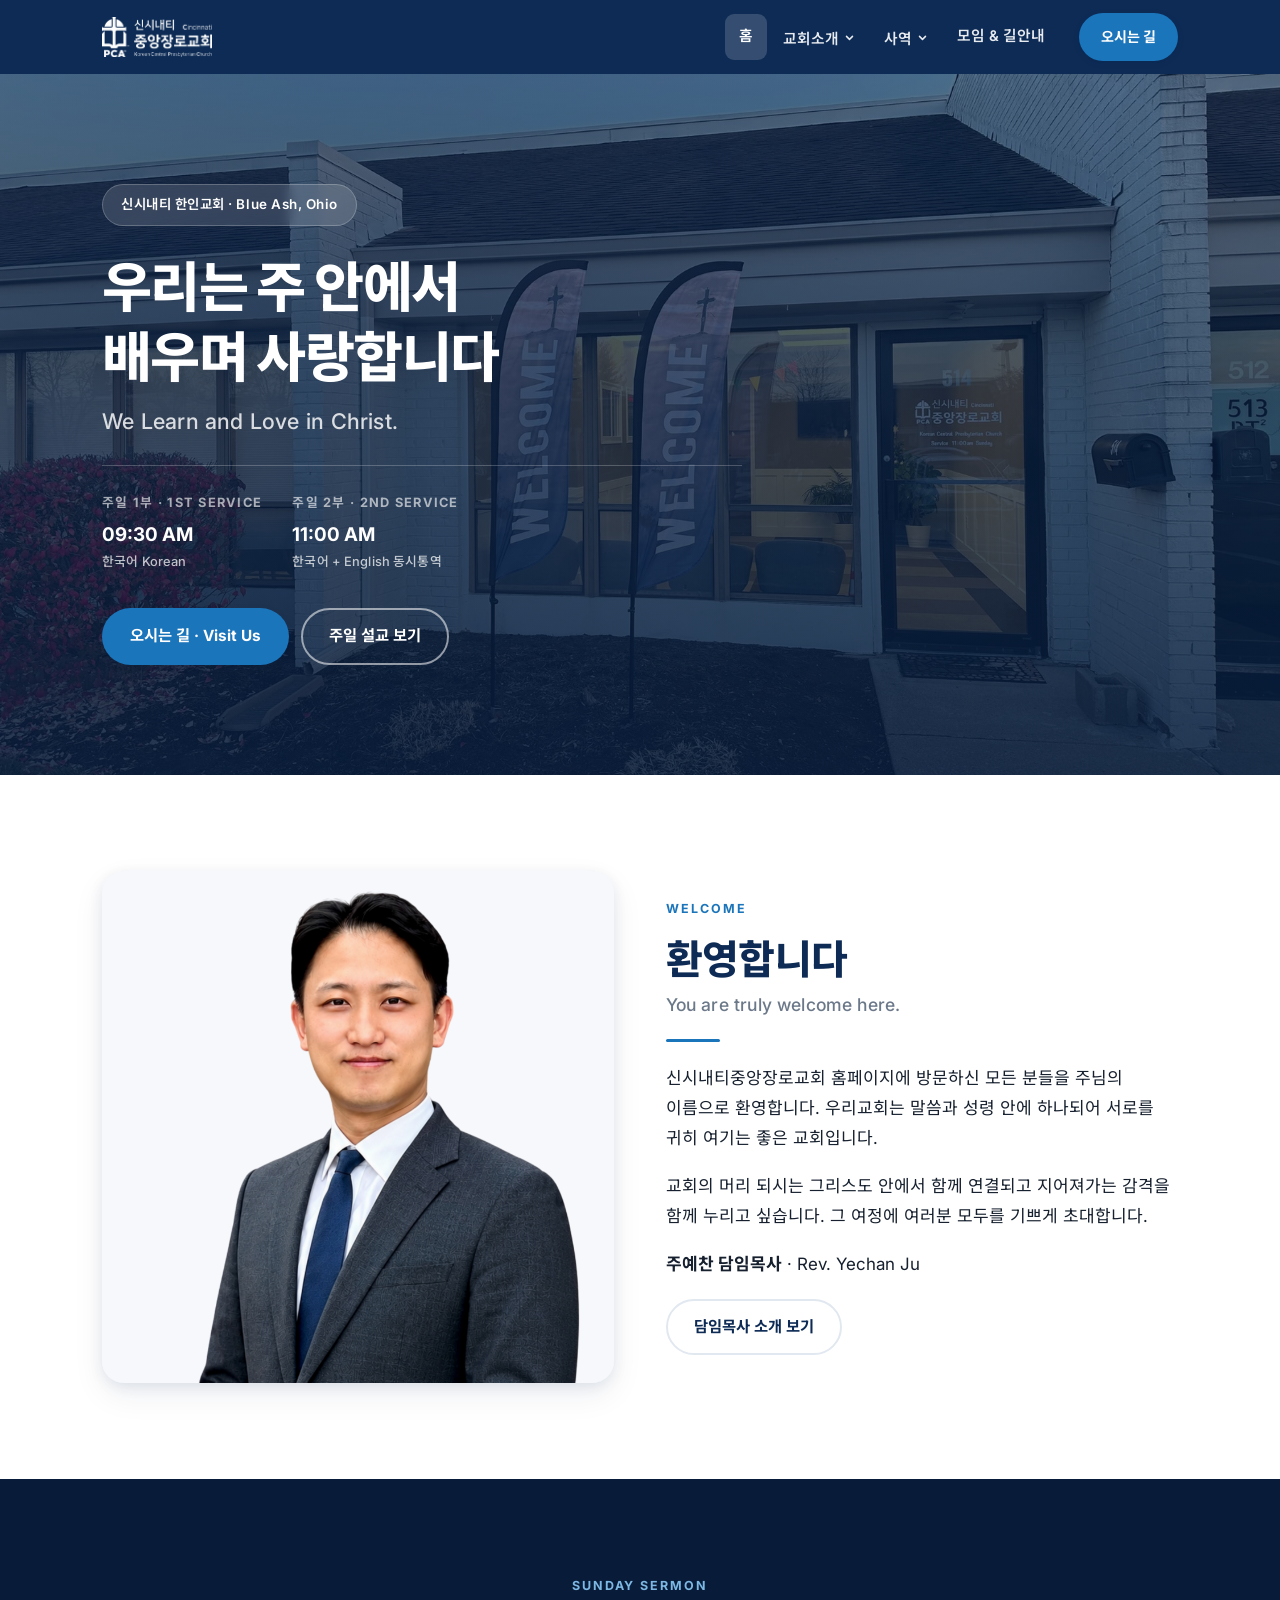
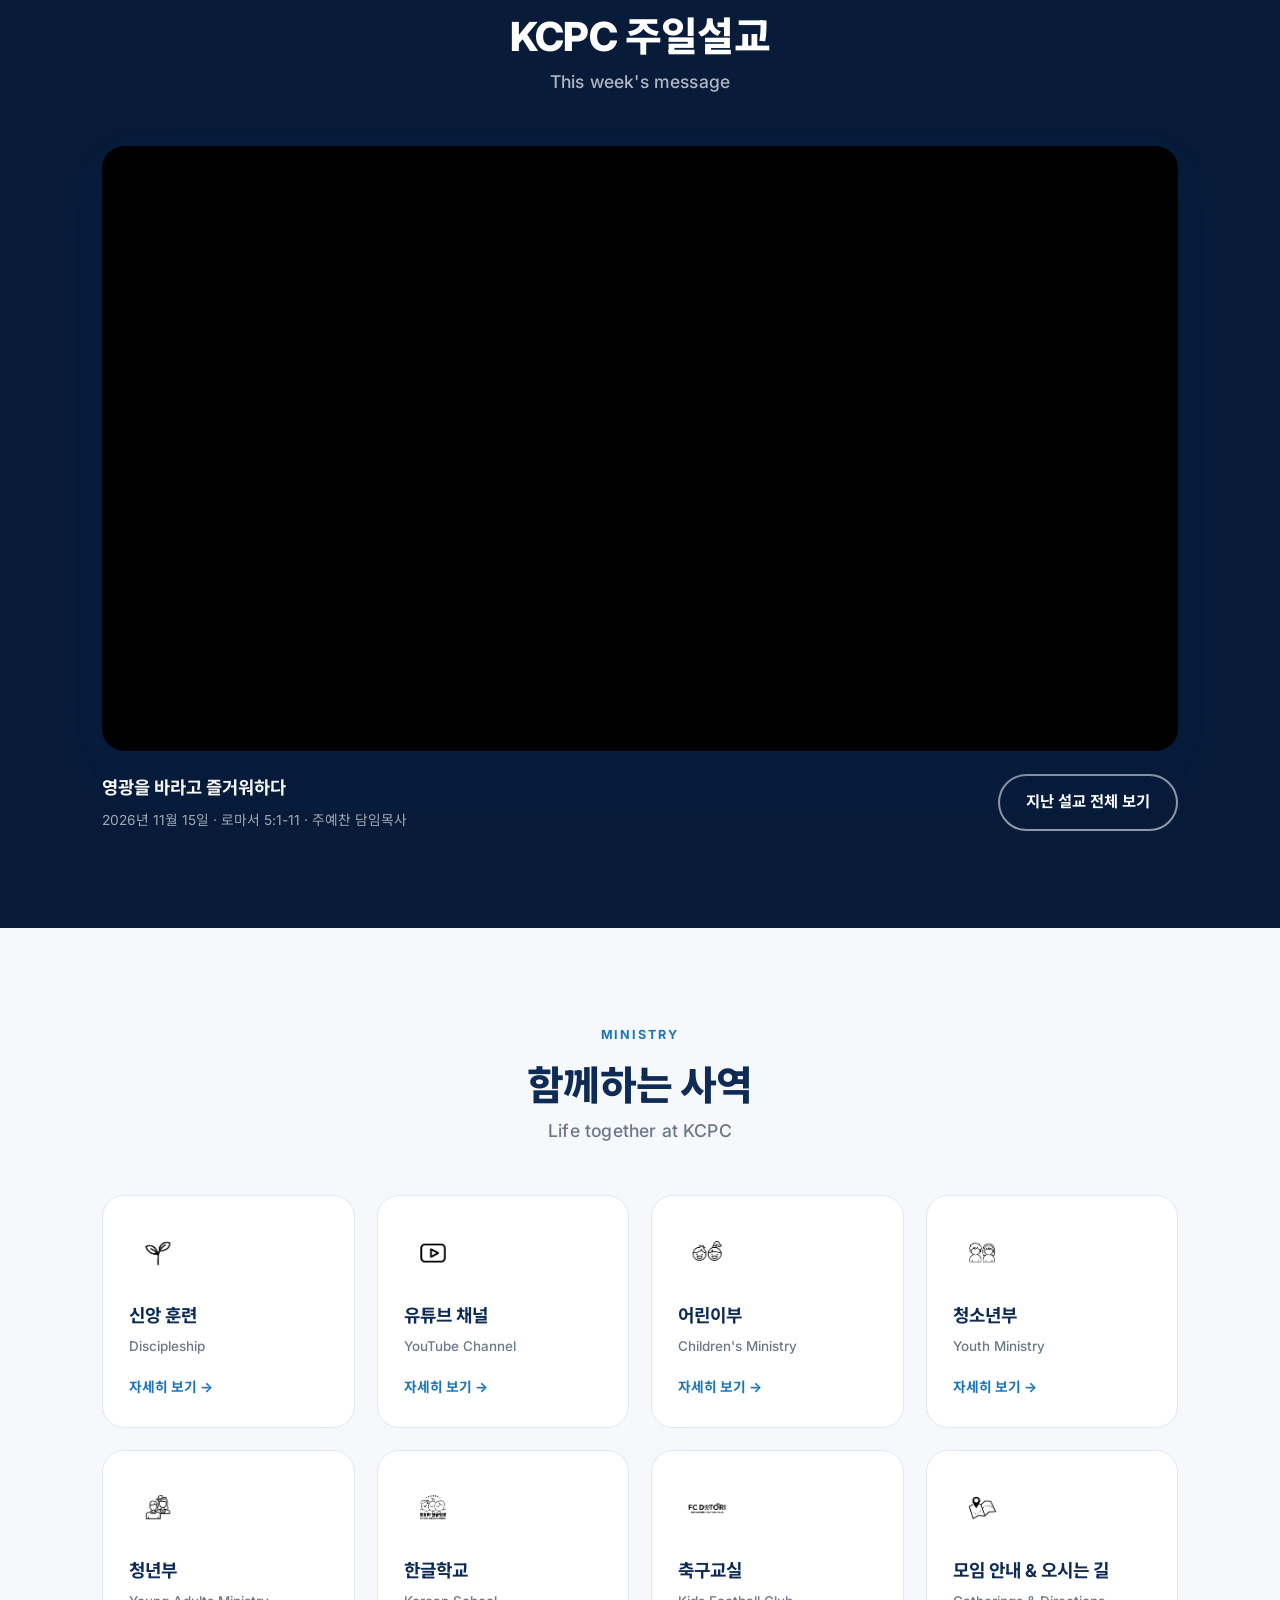
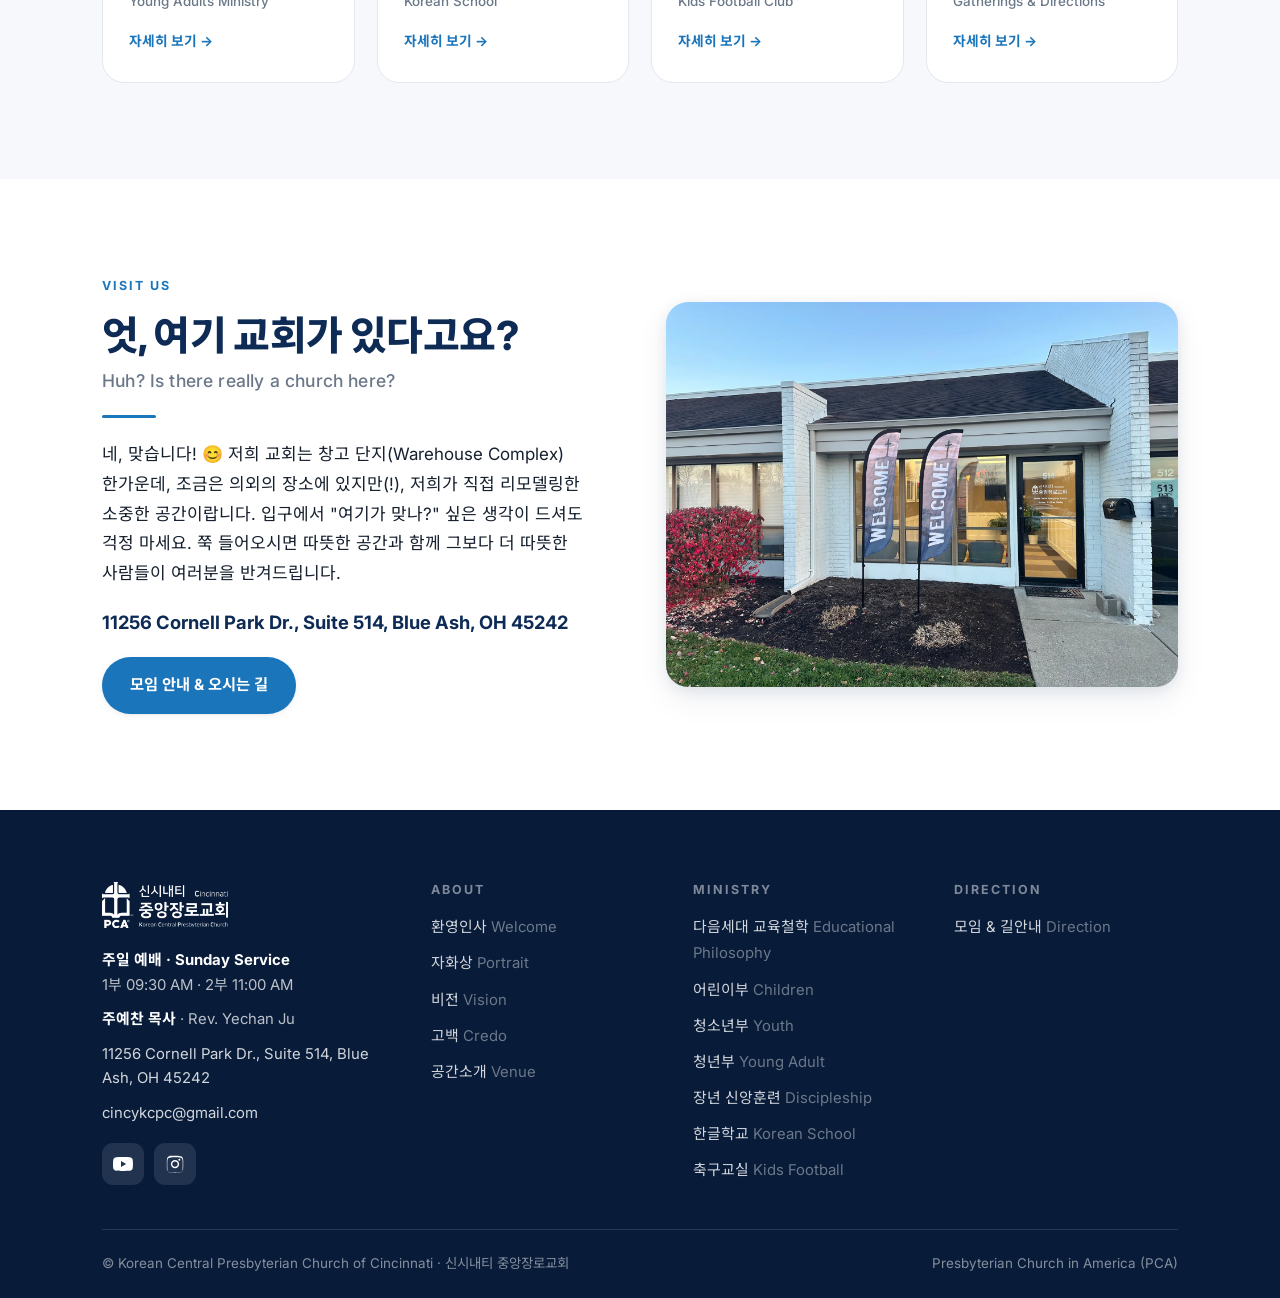
==== commit 3a308c21: "Update homepage sermon to the latest 주일설교" ====
--- a/index.html
+++ b/index.html
@@ -158,8 +158,8 @@
     <!-- SERMON:START — 이 영역은 GitHub Actions가 매일 자동으로 갱신합니다. 직접 수정하지 마세요. -->
     <div class="video">
       <iframe
-        src="https://www.youtube-nocookie.com/embed/MHxr9X0Jbq0"
-        title="11082026 | 로마서 강해(11) | 바랄 수 없는 중에 바라다 | 주예찬 담임목사 | KCPC 주일설교 | 로마서 4:13-25"
+        src="https://www.youtube-nocookie.com/embed/P9OuZZGoPow"
+        title="11152026 | 로마서 강해(12) | 영광을 바라고 즐거워하다 | 주예찬 담임목사 | KCPC 주일설교 | 로마서 5:1-11"
         loading="lazy"
         allow="accelerometer; autoplay; clipboard-write; encrypted-media; gyroscope; picture-in-picture; web-share"
         referrerpolicy="strict-origin-when-cross-origin"
@@ -167,8 +167,8 @@
     </div>
     <div class="sermon__meta">
       <div>
-        <p class="sermon__title">바랄 수 없는 중에 바라다</p>
-        <p class="sermon__date">2026년 11월 8일 · 로마서 4:13-25 · 주예찬 담임목사</p>
+        <p class="sermon__title">영광을 바라고 즐거워하다</p>
+        <p class="sermon__date">2026년 11월 15일 · 로마서 5:1-11 · 주예찬 담임목사</p>
       </div>
       <a class="btn btn--ghost" href="https://www.youtube.com/playlist?list=PLPLmhoZV7R_3AgKUpLbK2-s_Q8u5PWge6" target="_blank" rel="noopener">지난 설교 전체 보기</a>
     </div>
